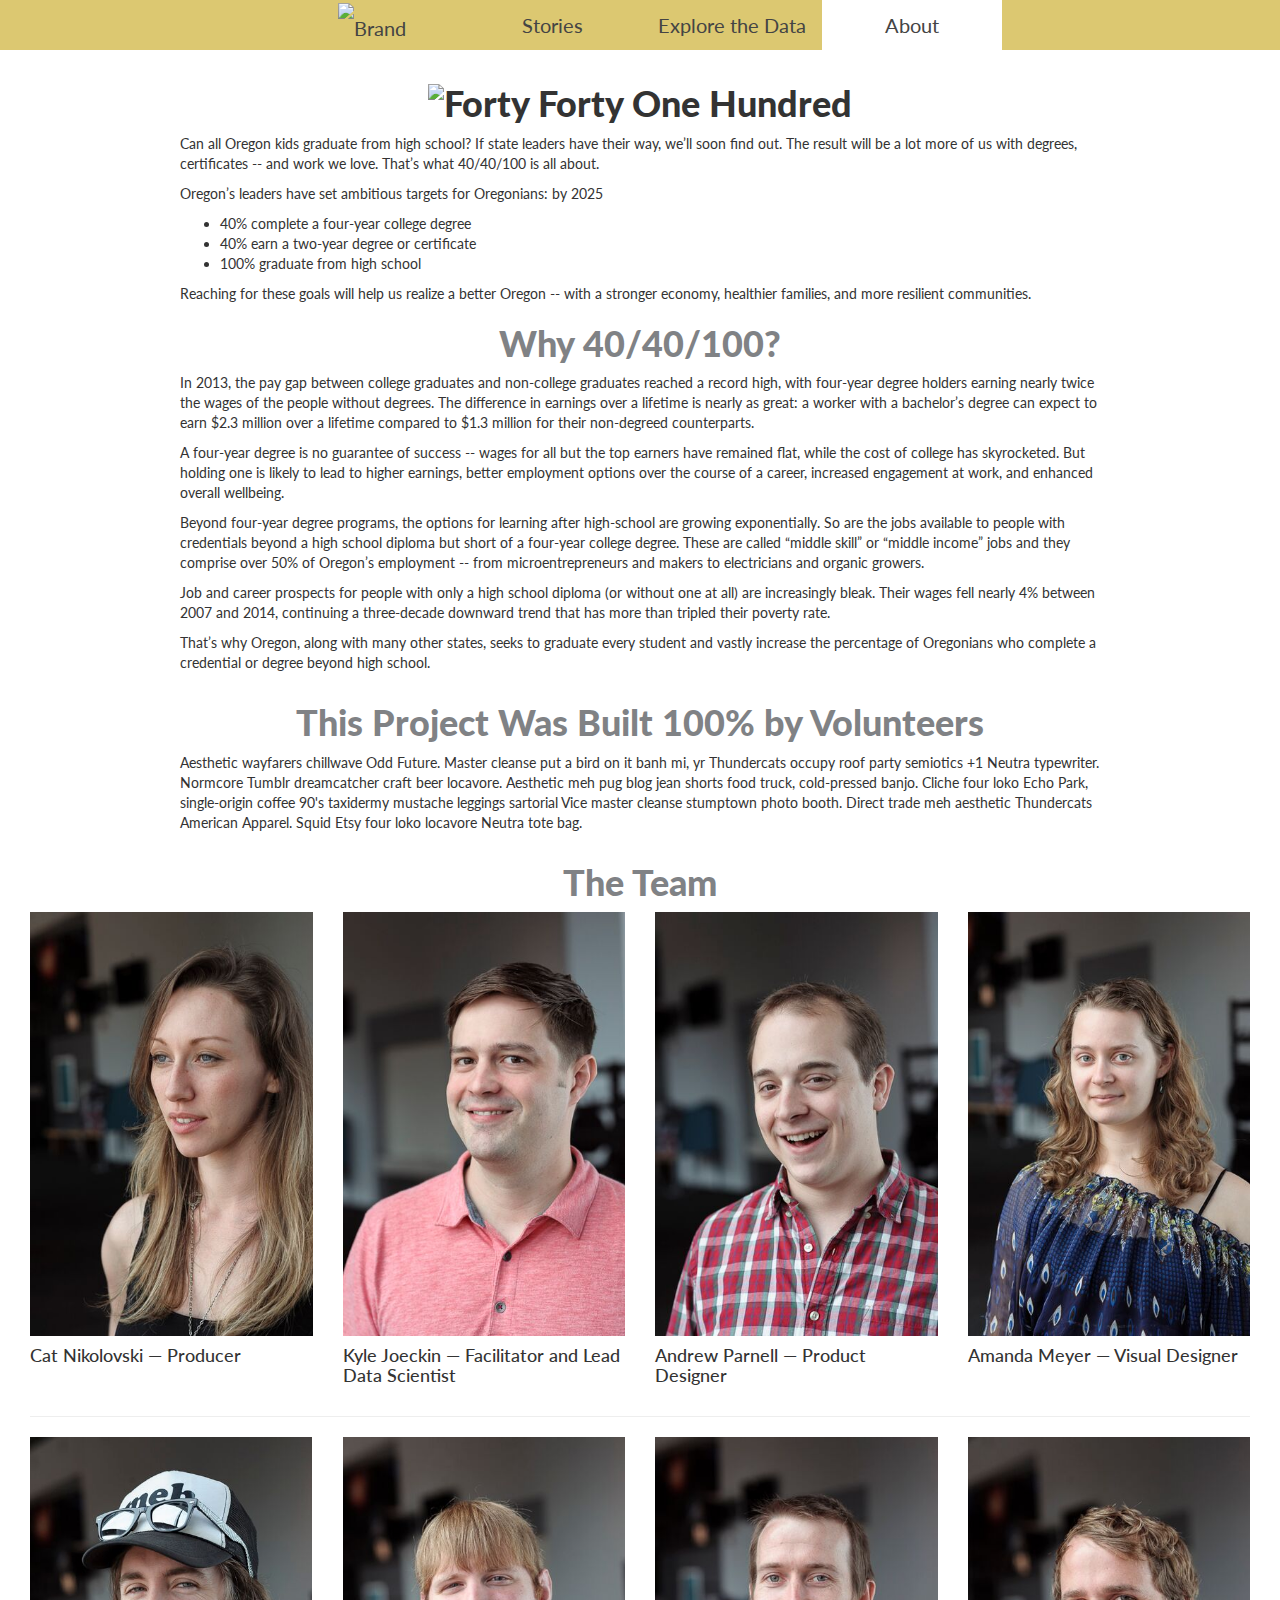
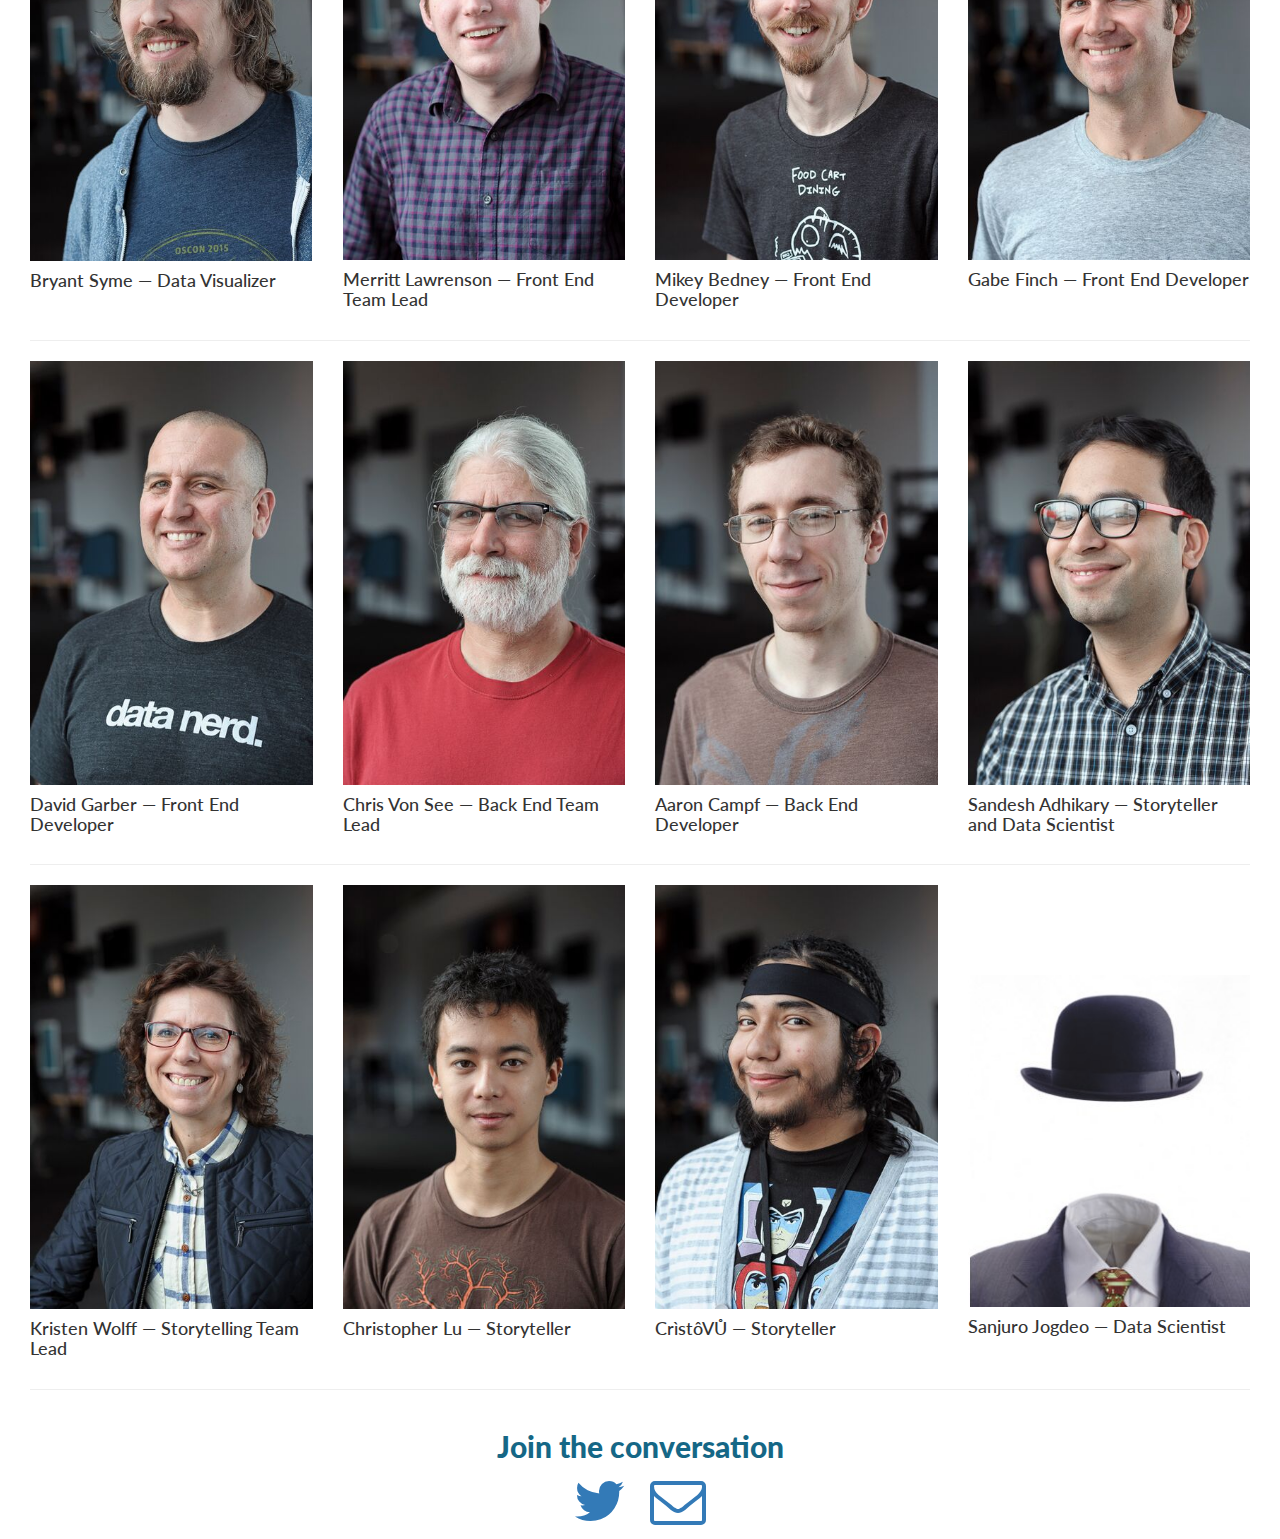
==== about/index.html @ 14ebe3fc "Changed html file paths and updated hrefs/srcs" ====
<!DOCTYPE html>
<html>
  <head>
    <meta charset="utf-8">
    <title>40-40-100</title>
    <meta name="viewport" content="width=device-width,initial-scale=1.0">
    <link rel="stylesheet" href="../css/bootstrap.min.css">
    <link rel="stylesheet" href="../css/app.css">
    <link rel="stylesheet" href="https://maxcdn.bootstrapcdn.com/font-awesome/4.4.0/css/font-awesome.min.css">
  </head>
  <body>
    <div class="nav">
      <ul>
        <li class="brand">
          <a href="../">
            <img class="brand" src="../img/100_logo_tosize.png" alt="Brand">
          </a>
        </li>
        <li class="menu-item"><a href="../stories/">Stories</a></li>
        <li class="menu-item"><a href="../explore/">Explore the Data</a></li>
        <li class="menu-item"><a href="../about/" class="active">About</a></li>
      </ul>
    </div>
    <!-- header 40 40 100 -->
    <div class="container">
      <h1 class="text-center">
        <img class="header-logo" src="../img/40_40_100_logo.png" alt="Forty Forty One Hundred" />
      </h1>
      <div class="col-sm-10 col-sm-offset-1">
        <p>
          Can all Oregon kids graduate from high school? If state leaders have their way, we’ll soon  find out. The result will be a lot more of us with degrees, certificates -- and work we love. That’s what 40/40/100 is all about.
        </p>
        <p>
          Oregon’s leaders have set ambitious targets for Oregonians: by 2025
        </p>
        <ul>
          <li>
            40% complete a four-year college degree
          </li>
          <li>
            40% earn a two-year degree or certificate
          </li>
          <li>
            100% graduate from high school
          </li>
        </ul>
        <p>
          Reaching for these goals will help us realize a better Oregon -- with a stronger economy, healthier families, and more resilient communities.
        </p>
        <h1 class="text-center grayfont">
          Why 40/40/100?
        </h1>
        <p>
          In 2013, the pay gap between college graduates and non-college graduates reached a record high, with four-year degree holders earning nearly twice the wages of the people without degrees. The difference in earnings over a lifetime is nearly as great: a worker with a bachelor’s degree can expect to earn $2.3 million over a lifetime compared to $1.3 million for their non-degreed counterparts.
        </p>
        <p>
          A four-year degree is no guarantee of success -- wages for all but the top earners have remained flat, while the cost of college has skyrocketed. But holding one is likely to lead to higher earnings, better employment options over the course of a career, increased engagement at work, and enhanced overall wellbeing.
        </p>
        <p>
          Beyond four-year degree programs, the options for learning after high-school are growing exponentially. So are the jobs available to people with credentials beyond a high school diploma but short of a four-year college degree. These are called “middle skill” or “middle income” jobs and they comprise over 50% of Oregon’s employment -- from microentrepreneurs and makers to electricians and organic growers.
        </p>
        <p>
          Job and career prospects for people with only a high school diploma (or without one at all) are increasingly bleak. Their wages fell nearly 4% between 2007 and 2014, continuing a three-decade downward trend that has more than tripled their poverty rate.
        </p>
        <p>
          That’s why Oregon, along with many other states, seeks to graduate every student and vastly increase the percentage of Oregonians who complete a credential or degree beyond high school.
        </p>
      </div>
    </div>
    <!-- volunteers -->
    <div class="container">
      <h1 class="text-center grayfont">This Project Was Built 100% by Volunteers</h1>
      <p class="col-sm-10 col-sm-offset-1">
        Aesthetic wayfarers chillwave Odd Future. Master cleanse put a bird on it banh mi, yr Thundercats occupy roof party semiotics +1 Neutra typewriter. Normcore Tumblr dreamcatcher craft beer locavore. Aesthetic meh pug blog jean shorts food truck, cold-pressed banjo. Cliche four loko Echo Park, single-origin coffee 90's taxidermy mustache leggings sartorial Vice master cleanse stumptown photo booth. Direct trade meh aesthetic Thundercats American Apparel. Squid Etsy four loko locavore Neutra tote bag.
      </p>
    </div>
    <div class="container-fluid">
  	  <h1 class="text-center grayfont">The Team</h1>
		  <div class="container-fluid">
			  <div class="row">
			  	<div class="col-md-3">
			      <img class="img-responsive" src="../img/team/catnikolovski.jpeg" alt="Catherine Nikolovski" />
			      <h4>Cat Nikolovski &mdash; Producer</h4>
			    </div>
			    <div class="col-md-3">
			      <img class="img-responsive" src="../img/team/kylejoeckin.jpeg" alt="Kyle Joeckin" />
			      <h4>Kyle Joeckin &mdash; Facilitator and Lead Data Scientist</h4>
			    </div>
			  	<div class="col-md-3">
			      <img class="img-responsive" src="../img/team/andrewparnell.jpeg" alt="Andrew Parnell" />
			      <h4>Andrew Parnell &mdash; Product Designer</h4>
			    </div>
			    <div class="col-md-3">
			      <img class="img-responsive" src="../img/team/amandameyer.jpeg" alt="Amanda Meyer" />
			      <h4>Amanda Meyer &mdash; Visual Designer</h4>
			    </div>
		    </div>
        <hr>
			  <div class="row">
			    <div class="col-md-3">
			      <img class="img-responsive" src="../img/team/bryantsyme.jpeg" alt="Bryant Syme" />
			      <h4>Bryant Syme &mdash; Data Visualizer</h4>
			    </div>
			  	<div class="col-md-3">
			      <img class="img-responsive" src="../img/team/merrittlawrenson.jpeg" alt="Merritt Lawrenson" />
			      <h4>Merritt Lawrenson &mdash; Front End Team Lead</h4>
			    </div>
			    <div class="col-md-3">
			      <img class="img-responsive" src="../img/team/mikeybedney.jpeg" alt="Mikey Bedney" />
			      <h4>Mikey Bedney &mdash; Front End Developer</h4>
			    </div>
			    <div class="col-md-3">
			      <img class="img-responsive" src="../img/team/gabefinch.jpeg" alt="Gabe Finch" />
			      <h4>Gabe Finch &mdash; Front End Developer</h4>
		      </div>
		    </div>
        <hr>
			  <div class="row">
			    <div class="col-md-3">
			      <img class="img-responsive" src="../img/team/davidgarber.jpeg" alt="David Garber" />
			      <h4>David Garber &mdash; Front End Developer</h4>
			    </div>
			  	<div class="col-md-3">
			      <img class="img-responsive" src="../img/team/chrisvonsee.jpeg" alt="Chris Von See" />
			      <h4>Chris Von See &mdash; Back End Team Lead</h4>
			    </div>
			    <div class="col-md-3">
			      <img class="img-responsive" src="../img/team/aaroncampf.jpeg" alt="Aaron Campf" />
			      <h4>Aaron Campf &mdash; Back End Developer</h4>
			    </div>
			  	<div class="col-md-3">
			      <img class="img-responsive" src="../img/team/sandeshadhikary.jpeg" alt="Sandesh Adhikary" />
			      <h4>Sandesh Adhikary &mdash; Storyteller and Data Scientist</h4>
			    </div>
		    </div>
        <hr>
			  <div class="row">
			  	<div class="col-md-3">
			      <img class="img-responsive" src="../img/team/kristenwolff.jpeg" alt="Kristen Wolff" />
			      <h4>Kristen Wolff &mdash; Storytelling Team Lead</h4>
			    </div>
			    <div class="col-md-3">
			      <img class="img-responsive" src="../img/team/christopherlu.jpeg" alt="Christopher Lu" />
			      <h4>Christopher Lu &mdash; Storyteller</h4>
			    </div>
			    <div class="col-md-3">
			      <img class="img-responsive" src="../img/team/christovu.jpeg" alt="Christovu" />
			      <h4>Cr&igrave;st&ocirc;V&#366; &mdash; Storyteller</h4>
			    </div>
			    <div class="col-md-3">
			      <img class="img-responsive" style="margin-top: 90px" src="../img/team/invisible-man.jpg" alt="Invisible man" />
			      <h4>Sanjuro Jogdeo &mdash; Data Scientist</h4>
			    </div>
		    </div>
        <hr>
      </div>
    </div>
    <div class="footer">
      <center>
        <h2>Join the conversation</h2>
        <p>
          <div class="socialbuttons"><p>
          <a href="https://twitter.com/HackOregon"><i class="fa fa-twitter fa-4x"></i></a> &nbsp;&nbsp;&nbsp;&nbsp;
          <a href="mailto:catherine@hackoregon.org"><i class="fa fa-envelope-o fa-4x"></i></a></p>
          </div>
      </center>
    </div>
  </body>
</html>
---- css/app.css ----
@import url(https://fonts.googleapis.com/css?family=Lato:400,900italic);

body {
  font-family: 'Lato', sans-serif;
}
h1,h2,h3{
  font-weight: 900;
}
.grayfont {
  color: #808285;
}
.bluefont {
  color: #156786;
}
.greenfont {
  color: #5cbc87;
}
h2.storyfontcolor {
  color: #156786;
}
.footer {
  font-family: 'Lato', sans-serif;
  color: #156786;
}
.nav ul {
  list-style: none;
  background-color: #dcc871;
  text-align: center;
  padding: 0;
}
.nav img.brand {

}
.nav li {
  font-size: 16px;
  line-height: 50px;
  height: 50px;
	text-align: center;
  border-bottom: 1px solid #fff;
}
.nav a {
  text-decoration: none;
  color: #444;
  display: block;
  transition: .3s background-color;
}
.nav a:hover {
  background-color: #F1E9C6;
}
.nav a.active {
  background-color: #dcc871;
  color: #444;
  cursor: default;
}
.nav li.menu-item{
  display:none;
}
@media screen and (min-width: 515px) {
  .nav li {
		font-size: 16px;
    width: 130px;
    border-bottom: none;
    height: 50px;
    line-height: 50px;
    display: inline-block;
    margin-right: -4px;
  }
  .nav li.menu-item{
    display: inline-block;
  }
	.nav a.active {
	  background-color: #fff;
	  color: #444;
	  cursor: default;
	}
}
@media screen and (min-width: 720px) {
  .nav li {
		font-size: 20px;
    width: 180px;
  }
}
/*fit header logo to screen size < 495*/
img.header-logo{
  width: auto;
  height: auto;
}
@media screen and (max-width: 495px) {
  img.header-logo{
    width: 100%;
    height: 100%;
  }
}
/* Following styles are for the time distribution graphs */
.axis path,
.axis line {
    fill: none;
    stroke: #000;
    shape-rendering: crispEdges;
}

.bar {
    fill: steelblue;
}

.x.axis path {
    display: none;
}

g.g > rect {
    transition: .3s ease-in-out;
}

.shrink > rect {
    height: 0;
    y: 249;
}

.wrapper {

  margin: auto 0;
  float: none;
}
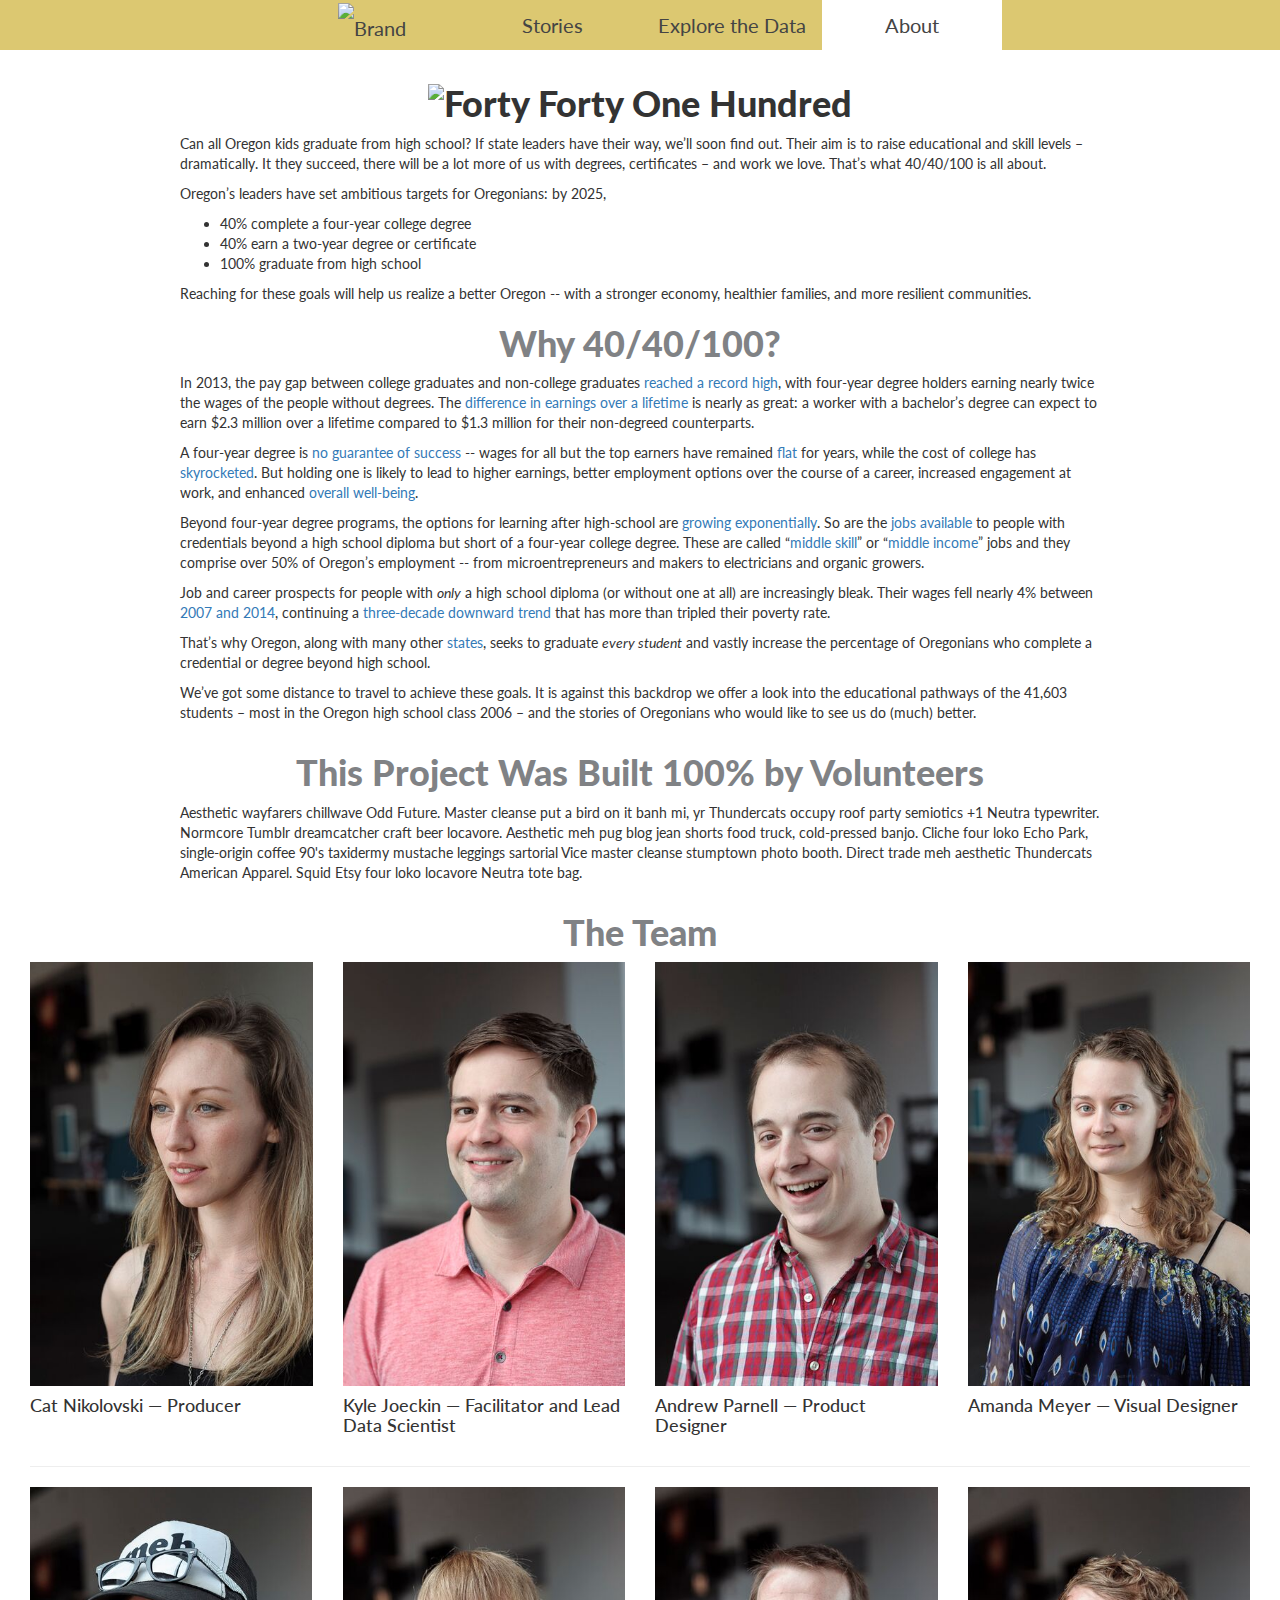
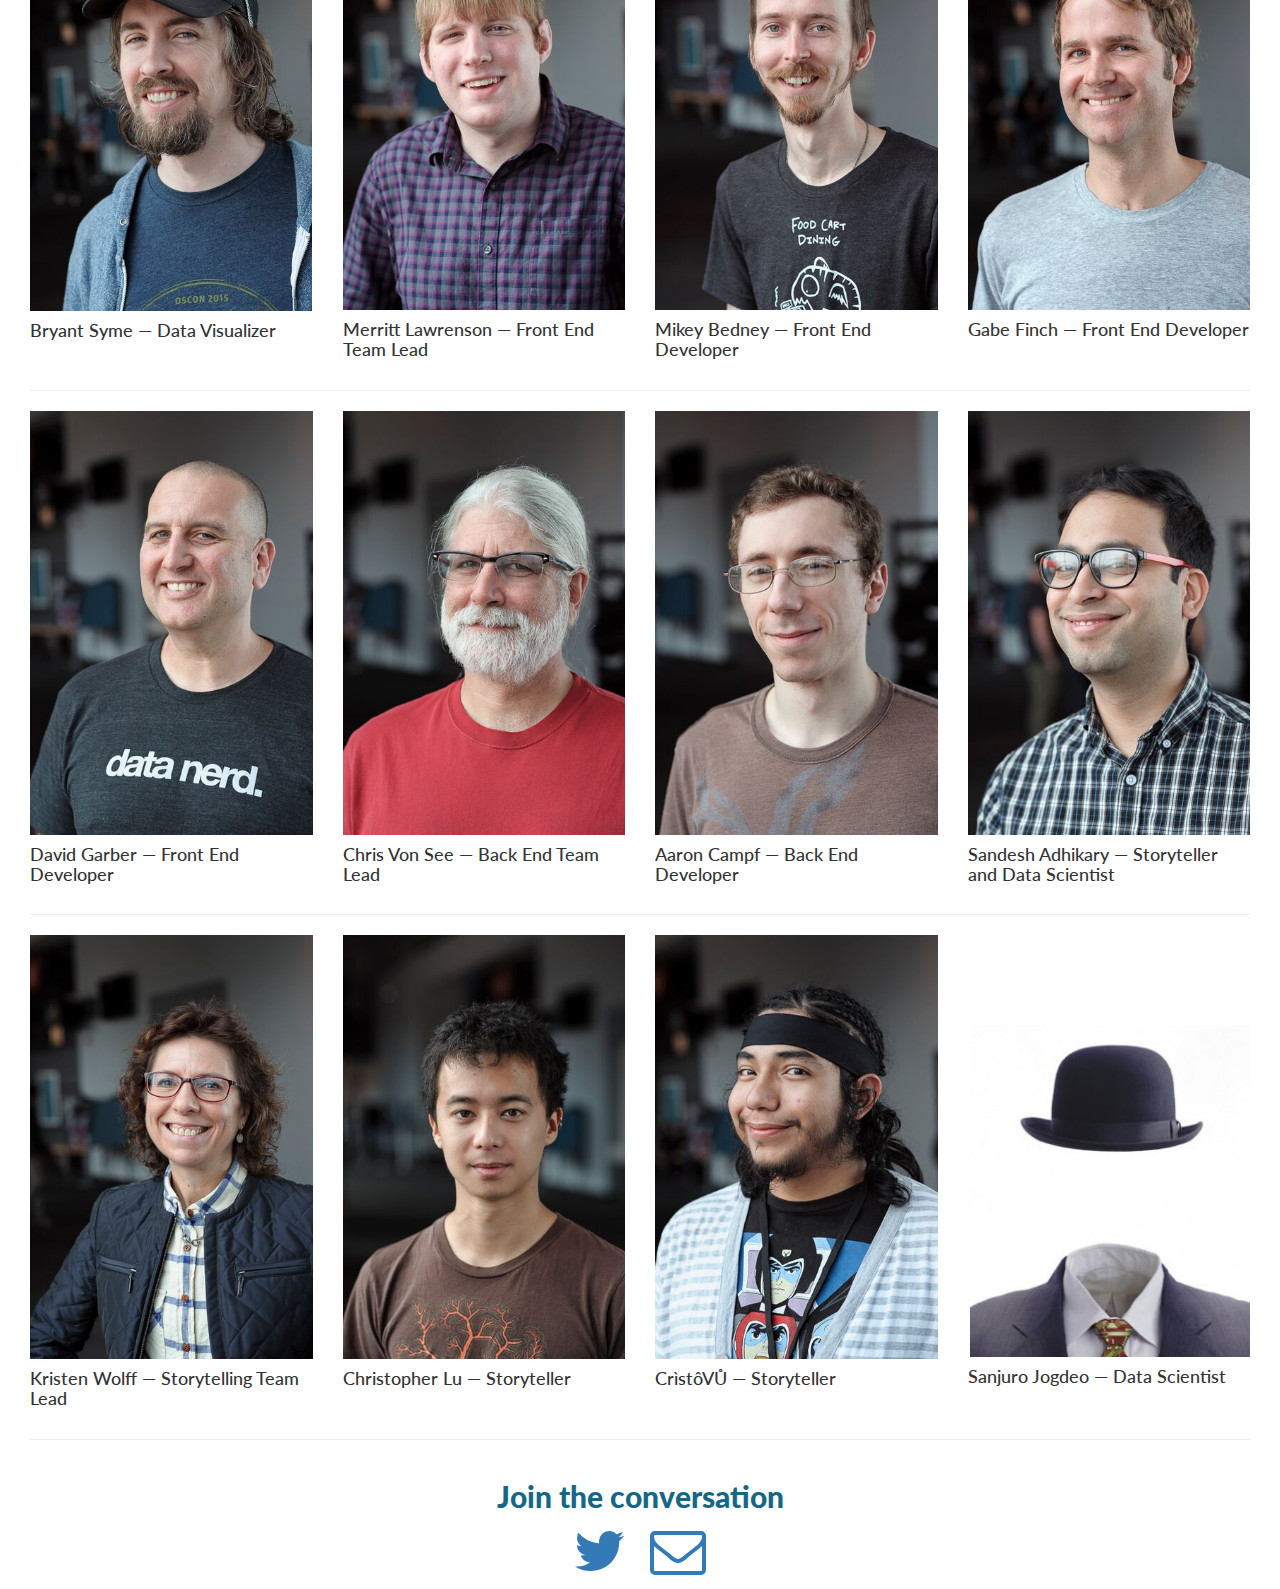
==== commit ceb4fae7: "updated front page and about with final copy from storytelling team" ====
--- a/about/index.html
+++ b/about/index.html
@@ -28,10 +28,10 @@
       </h1>
       <div class="col-sm-10 col-sm-offset-1">
         <p>
-          Can all Oregon kids graduate from high school? If state leaders have their way, we’ll soon  find out. The result will be a lot more of us with degrees, certificates -- and work we love. That’s what 40/40/100 is all about.
+          Can all Oregon kids graduate from high school? If state leaders have their way, we’ll soon find out. Their aim is to raise educational and skill levels – dramatically. It they succeed, there will be a lot more of us with degrees, certificates – and work we love. That’s what 40/40/100 is all about.
         </p>
         <p>
-          Oregon’s leaders have set ambitious targets for Oregonians: by 2025
+          Oregon’s leaders have set ambitious targets for Oregonians: by 2025,
         </p>
         <ul>
           <li>
@@ -51,19 +51,22 @@
           Why 40/40/100?
         </h1>
         <p>
-          In 2013, the pay gap between college graduates and non-college graduates reached a record high, with four-year degree holders earning nearly twice the wages of the people without degrees. The difference in earnings over a lifetime is nearly as great: a worker with a bachelor’s degree can expect to earn $2.3 million over a lifetime compared to $1.3 million for their non-degreed counterparts.
+          In 2013, the pay gap between college graduates and non-college graduates <a href="http://www.nytimes.com/2014/05/27/upshot/is-college-worth-it-clearly-new-data-say.html?_r=0">reached a record high</a>, with four-year degree holders earning nearly twice the wages of the people without degrees. The <a href="https://cew.georgetown.edu/report/the-college-payoff/">difference in earnings over a lifetime</a> is nearly as great: a worker with a bachelor’s degree can expect to earn $2.3 million over a lifetime compared to $1.3 million for their non-degreed counterparts.
         </p>
         <p>
-          A four-year degree is no guarantee of success -- wages for all but the top earners have remained flat, while the cost of college has skyrocketed. But holding one is likely to lead to higher earnings, better employment options over the course of a career, increased engagement at work, and enhanced overall wellbeing.
+          A four-year degree is <a href="http://www.newyorker.com/magazine/2015/09/07/college-calculus">no guarantee of success</a> -- wages for all but the top earners have remained <a href="http://www.pewresearch.org/fact-tank/2014/10/09/for-most-workers-real-wages-have-barely-budged-for-decades/">flat</a> for years, while the cost of college has <a href="http://www.npr.org/2014/03/18/290868013/how-the-cost-of-college-went-from-affordable-to-sky-high">skyrocketed</a>. But holding one is likely to lead to higher earnings, better employment options over the course of a career, increased engagement at work, and enhanced <a href="https://www.luminafoundation.org/files/resources/galluppurdueindex-report-2014.pdf">overall well-being</a>.
         </p>
         <p>
-          Beyond four-year degree programs, the options for learning after high-school are growing exponentially. So are the jobs available to people with credentials beyond a high school diploma but short of a four-year college degree. These are called “middle skill” or “middle income” jobs and they comprise over 50% of Oregon’s employment -- from microentrepreneurs and makers to electricians and organic growers.
+          Beyond four-year degree programs, the options for learning after high-school are <a href="https://www.newamerica.org/downloads/20141013_BeyondTheSkillsGap.pdf">growing exponentially</a>. So are the <a href="http://www.usatoday.com/story/news/nation/2014/09/30/job-economy-middle-skill-growth-wage-blue-collar/14797413/">jobs available</a> to people with credentials beyond a high school diploma but short of a four-year college degree. These are called “<a href="http://www.nationalskillscoalition.org/state-policy/fact-sheets">middle skill</a>” or “<a href="http://www.valueofjobs.com/middle_income_2015/index.html">middle income</a>” jobs and they comprise over 50% of Oregon’s employment -- from microentrepreneurs and makers to electricians and organic growers.
         </p>
         <p>
-          Job and career prospects for people with only a high school diploma (or without one at all) are increasingly bleak. Their wages fell nearly 4% between 2007 and 2014, continuing a three-decade downward trend that has more than tripled their poverty rate.
+          Job and career prospects for people with <i>only</i> a high school diploma (or without one at all) are increasingly bleak. Their wages fell nearly 4% between <a href="http://www.epi.org/publication/stagnant-wages-in-2014/">2007 and 2014</a>, continuing a <a href="http://www.pewsocialtrends.org/2014/02/11/the-rising-cost-of-not-going-to-college/">three-decade downward trend</a> that has more than tripled their poverty rate.
         </p>
         <p>
-          That’s why Oregon, along with many other states, seeks to graduate every student and vastly increase the percentage of Oregonians who complete a credential or degree beyond high school.
+          That’s why Oregon, along with many other <a href="http://strategylabs.luminafoundation.org/wp-content/uploads/2013/10/State-Attainment-Goals.pdf">states</a>, seeks to graduate <i>every student</i> and vastly increase the percentage of Oregonians who complete a credential or degree beyond high school.
+        </p>
+        <p>
+          We’ve got some distance to travel to achieve these goals. It is against this backdrop we offer a look into the educational pathways of the 41,603 students – most in the Oregon high school class 2006 – and the stories of Oregonians who would like to see us do (much) better.
         </p>
       </div>
     </div>
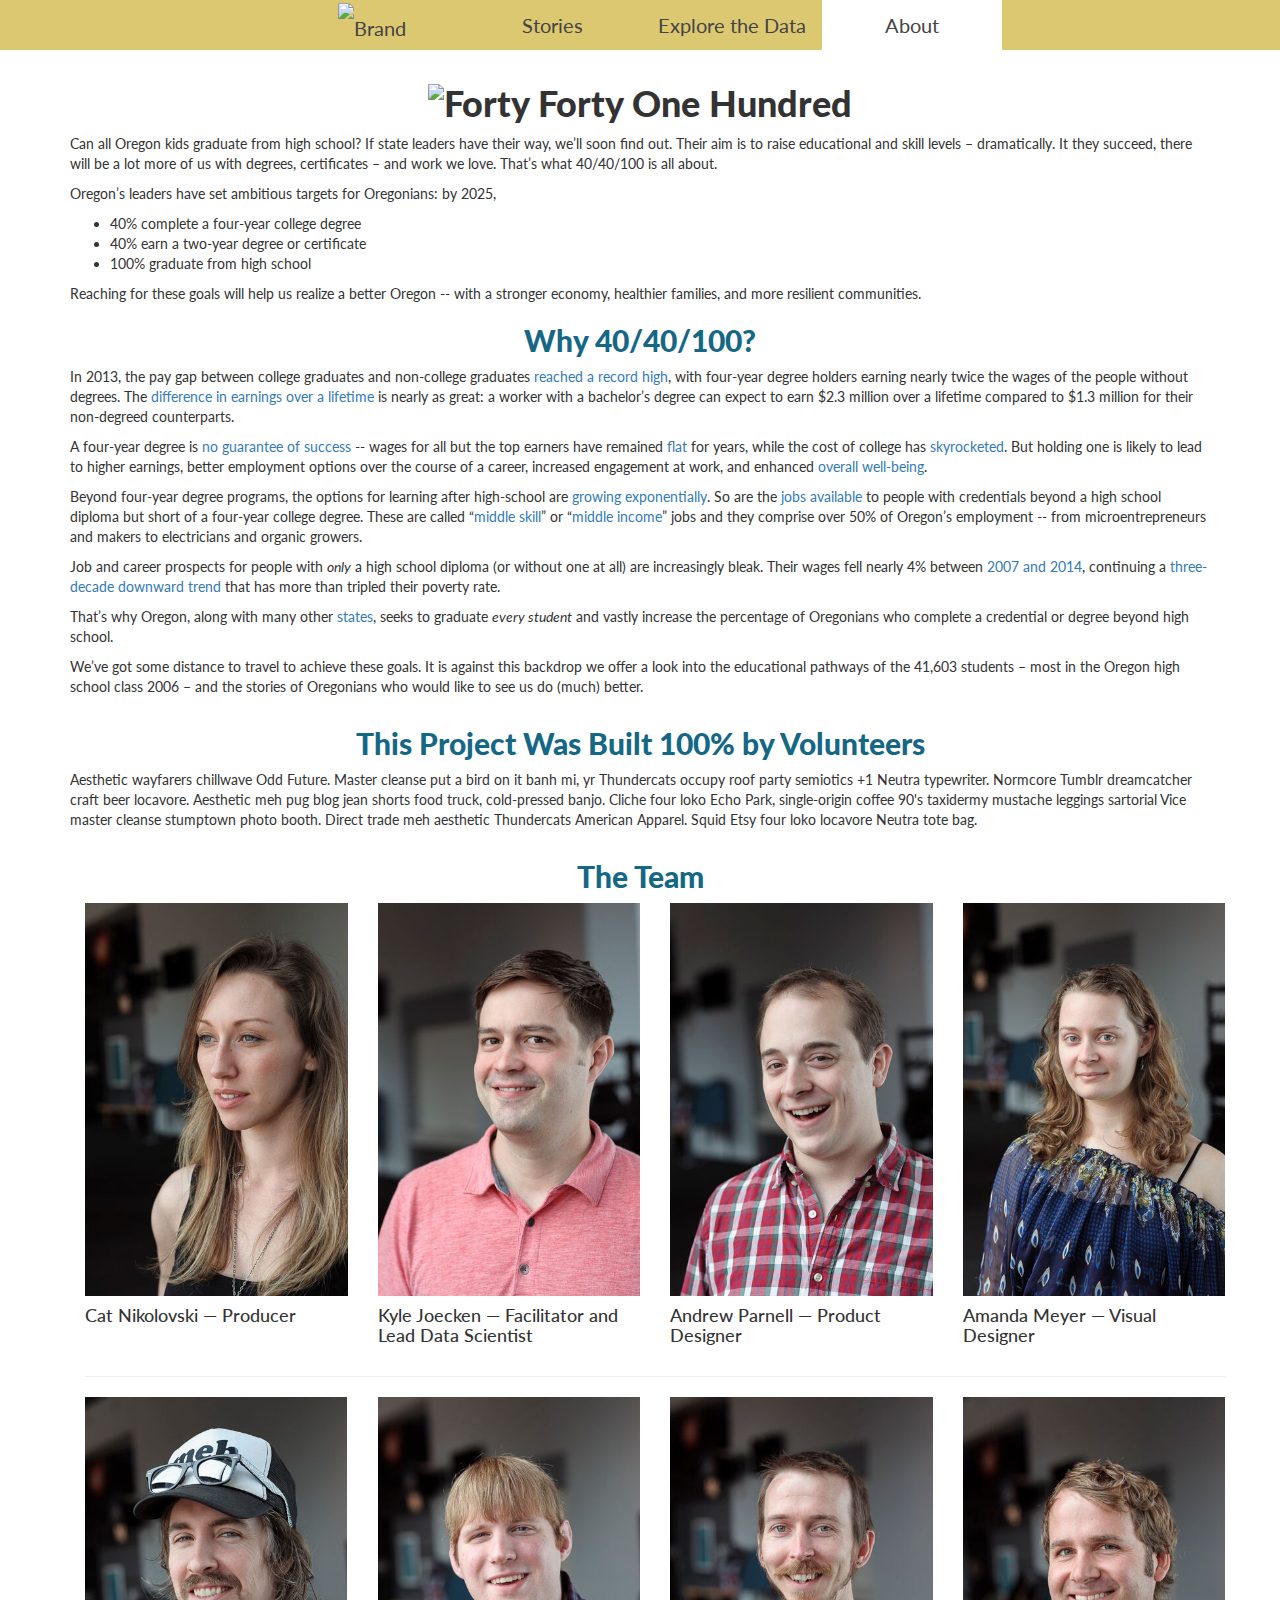
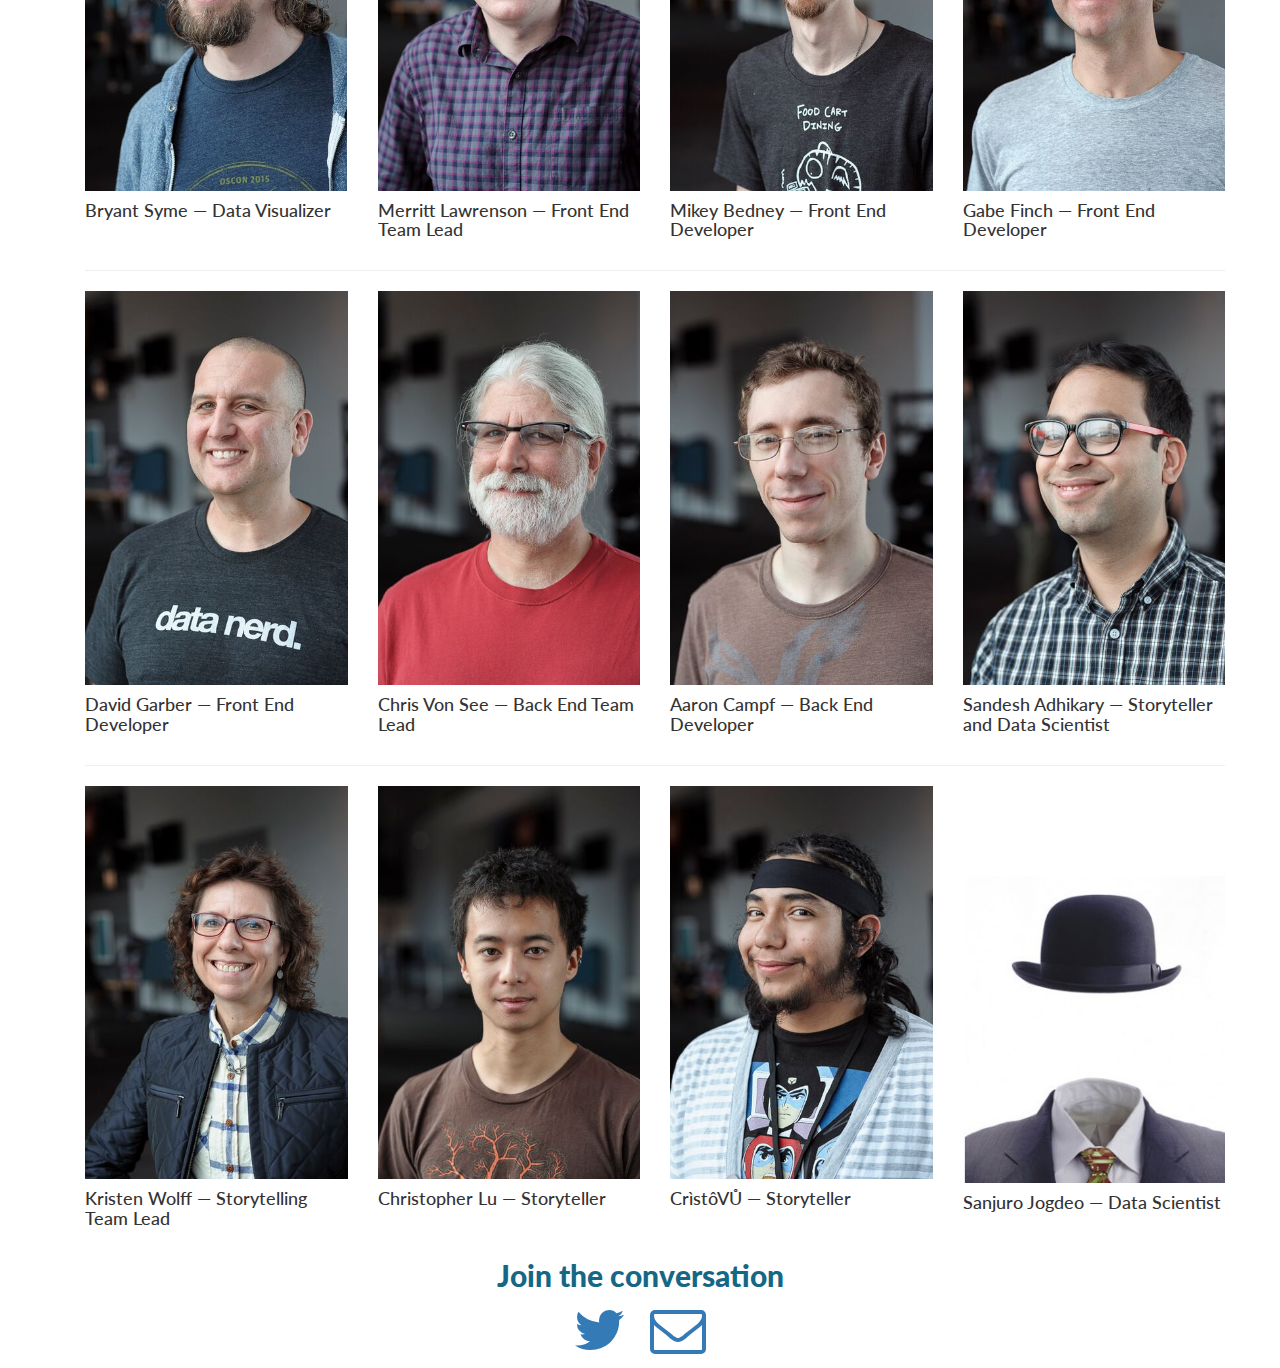
==== commit 81cfe181: "width changes and text colors" ====
--- a/about/index.html
+++ b/about/index.html
@@ -1,12 +1,16 @@
- <!DOCTYPE html>
-<html>
+<!DOCTYPE html>
+<html lang="en">
   <head>
     <meta charset="utf-8">
+    <meta http-equiv="X-UA-Compatible" content="IE=edge">
     <title>40-40-100</title>
+    <meta name="description" content="">
     <meta name="viewport" content="width=device-width,initial-scale=1.0">
+    <link rel="apple-touch-icon" href="../apple-touch-icon.png">
+    <link rel="icon" href="../favicon.ico" type="image/x-icon">
     <link rel="stylesheet" href="../css/bootstrap.min.css">
+    <link rel="stylesheet" href="https://maxcdn.bootstrapcdn.com/font-awesome/4.4.0/css/font-awesome.min.css">
     <link rel="stylesheet" href="../css/app.css">
-    <link rel="stylesheet" href="https://maxcdn.bootstrapcdn.com/font-awesome/4.4.0/css/font-awesome.min.css">
   </head>
   <body>
     <div class="nav">
@@ -26,7 +30,7 @@
       <h1 class="text-center">
         <img class="header-logo" src="../img/40_40_100_logo.png" alt="Forty Forty One Hundred" />
       </h1>
-      <div class="col-sm-10 col-sm-offset-1">
+      <div>
         <p>
           Can all Oregon kids graduate from high school? If state leaders have their way, we’ll soon find out. Their aim is to raise educational and skill levels – dramatically. It they succeed, there will be a lot more of us with degrees, certificates – and work we love. That’s what 40/40/100 is all about.
         </p>
@@ -47,9 +51,9 @@
         <p>
           Reaching for these goals will help us realize a better Oregon -- with a stronger economy, healthier families, and more resilient communities.
         </p>
-        <h1 class="text-center grayfont">
+        <h2 class="text-center bluefont">
           Why 40/40/100?
-        </h1>
+        </h2>
         <p>
           In 2013, the pay gap between college graduates and non-college graduates <a href="http://www.nytimes.com/2014/05/27/upshot/is-college-worth-it-clearly-new-data-say.html?_r=0">reached a record high</a>, with four-year degree holders earning nearly twice the wages of the people without degrees. The <a href="https://cew.georgetown.edu/report/the-college-payoff/">difference in earnings over a lifetime</a> is nearly as great: a worker with a bachelor’s degree can expect to earn $2.3 million over a lifetime compared to $1.3 million for their non-degreed counterparts.
         </p>
@@ -72,90 +76,101 @@
     </div>
     <!-- volunteers -->
     <div class="container">
-      <h1 class="text-center grayfont">This Project Was Built 100% by Volunteers</h1>
-      <p class="col-sm-10 col-sm-offset-1">
+      <h2 class="text-center bluefont">This Project Was Built 100% by Volunteers</h2>
+      <p>
         Aesthetic wayfarers chillwave Odd Future. Master cleanse put a bird on it banh mi, yr Thundercats occupy roof party semiotics +1 Neutra typewriter. Normcore Tumblr dreamcatcher craft beer locavore. Aesthetic meh pug blog jean shorts food truck, cold-pressed banjo. Cliche four loko Echo Park, single-origin coffee 90's taxidermy mustache leggings sartorial Vice master cleanse stumptown photo booth. Direct trade meh aesthetic Thundercats American Apparel. Squid Etsy four loko locavore Neutra tote bag.
       </p>
     </div>
-    <div class="container-fluid">
-  	  <h1 class="text-center grayfont">The Team</h1>
-		  <div class="container-fluid">
+    <div class="container">
+  	  <h2 class="text-center bluefont">The Team</h2>
+		  <div class="container">
 			  <div class="row">
-			  	<div class="col-md-3">
+			  	<div class="col-sm-3">
 			      <img class="img-responsive" src="../img/team/catnikolovski.jpeg" alt="Catherine Nikolovski" />
 			      <h4>Cat Nikolovski &mdash; Producer</h4>
 			    </div>
-			    <div class="col-md-3">
+			    <hr class="visible-xs-block">
+			    <div class="col-sm-3">
 			      <img class="img-responsive" src="../img/team/kylejoeckin.jpeg" alt="Kyle Joeckin" />
-			      <h4>Kyle Joeckin &mdash; Facilitator and Lead Data Scientist</h4>
+			      <h4>Kyle Joecken &mdash; Facilitator and Lead Data Scientist</h4>
 			    </div>
-			  	<div class="col-md-3">
+			    <hr class="visible-xs-block">
+			  	<div class="col-sm-3">
 			      <img class="img-responsive" src="../img/team/andrewparnell.jpeg" alt="Andrew Parnell" />
 			      <h4>Andrew Parnell &mdash; Product Designer</h4>
 			    </div>
-			    <div class="col-md-3">
+			    <hr class="visible-xs-block">
+			    <div class="col-sm-3">
 			      <img class="img-responsive" src="../img/team/amandameyer.jpeg" alt="Amanda Meyer" />
 			      <h4>Amanda Meyer &mdash; Visual Designer</h4>
 			    </div>
 		    </div>
         <hr>
 			  <div class="row">
-			    <div class="col-md-3">
+			    <div class="col-sm-3">
 			      <img class="img-responsive" src="../img/team/bryantsyme.jpeg" alt="Bryant Syme" />
 			      <h4>Bryant Syme &mdash; Data Visualizer</h4>
 			    </div>
-			  	<div class="col-md-3">
+			    <hr class="visible-xs-block">
+			  	<div class="col-sm-3">
 			      <img class="img-responsive" src="../img/team/merrittlawrenson.jpeg" alt="Merritt Lawrenson" />
 			      <h4>Merritt Lawrenson &mdash; Front End Team Lead</h4>
 			    </div>
-			    <div class="col-md-3">
+			    <hr class="visible-xs-block">
+			    <div class="col-sm-3">
 			      <img class="img-responsive" src="../img/team/mikeybedney.jpeg" alt="Mikey Bedney" />
 			      <h4>Mikey Bedney &mdash; Front End Developer</h4>
 			    </div>
-			    <div class="col-md-3">
+			    <hr class="visible-xs-block">
+			    <div class="col-sm-3">
 			      <img class="img-responsive" src="../img/team/gabefinch.jpeg" alt="Gabe Finch" />
 			      <h4>Gabe Finch &mdash; Front End Developer</h4>
 		      </div>
 		    </div>
         <hr>
 			  <div class="row">
-			    <div class="col-md-3">
+			    <div class="col-sm-3">
 			      <img class="img-responsive" src="../img/team/davidgarber.jpeg" alt="David Garber" />
 			      <h4>David Garber &mdash; Front End Developer</h4>
 			    </div>
-			  	<div class="col-md-3">
+			    <hr class="visible-xs-block">
+			  	<div class="col-sm-3">
 			      <img class="img-responsive" src="../img/team/chrisvonsee.jpeg" alt="Chris Von See" />
 			      <h4>Chris Von See &mdash; Back End Team Lead</h4>
 			    </div>
-			    <div class="col-md-3">
+			    <hr class="visible-xs-block">
+			    <div class="col-sm-3">
 			      <img class="img-responsive" src="../img/team/aaroncampf.jpeg" alt="Aaron Campf" />
 			      <h4>Aaron Campf &mdash; Back End Developer</h4>
 			    </div>
-			  	<div class="col-md-3">
+			    <hr class="visible-xs-block">
+			  	<div class="col-sm-3">
 			      <img class="img-responsive" src="../img/team/sandeshadhikary.jpeg" alt="Sandesh Adhikary" />
 			      <h4>Sandesh Adhikary &mdash; Storyteller and Data Scientist</h4>
 			    </div>
 		    </div>
         <hr>
 			  <div class="row">
-			  	<div class="col-md-3">
+			  	<div class="col-sm-3">
 			      <img class="img-responsive" src="../img/team/kristenwolff.jpeg" alt="Kristen Wolff" />
 			      <h4>Kristen Wolff &mdash; Storytelling Team Lead</h4>
 			    </div>
-			    <div class="col-md-3">
+			    <hr class="visible-xs-block">
+			    <div class="col-sm-3">
 			      <img class="img-responsive" src="../img/team/christopherlu.jpeg" alt="Christopher Lu" />
 			      <h4>Christopher Lu &mdash; Storyteller</h4>
 			    </div>
-			    <div class="col-md-3">
+			    <hr class="visible-xs-block">
+			    <div class="col-sm-3">
 			      <img class="img-responsive" src="../img/team/christovu.jpeg" alt="Christovu" />
 			      <h4>Cr&igrave;st&ocirc;V&#366; &mdash; Storyteller</h4>
 			    </div>
-			    <div class="col-md-3">
+			    <hr class="visible-xs-block">
+			    <div class="col-sm-3">
 			      <img class="img-responsive" style="margin-top: 90px" src="../img/team/invisible-man.jpg" alt="Invisible man" />
 			      <h4>Sanjuro Jogdeo &mdash; Data Scientist</h4>
 			    </div>
 		    </div>
-        <hr>
       </div>
     </div>
     <div class="footer">
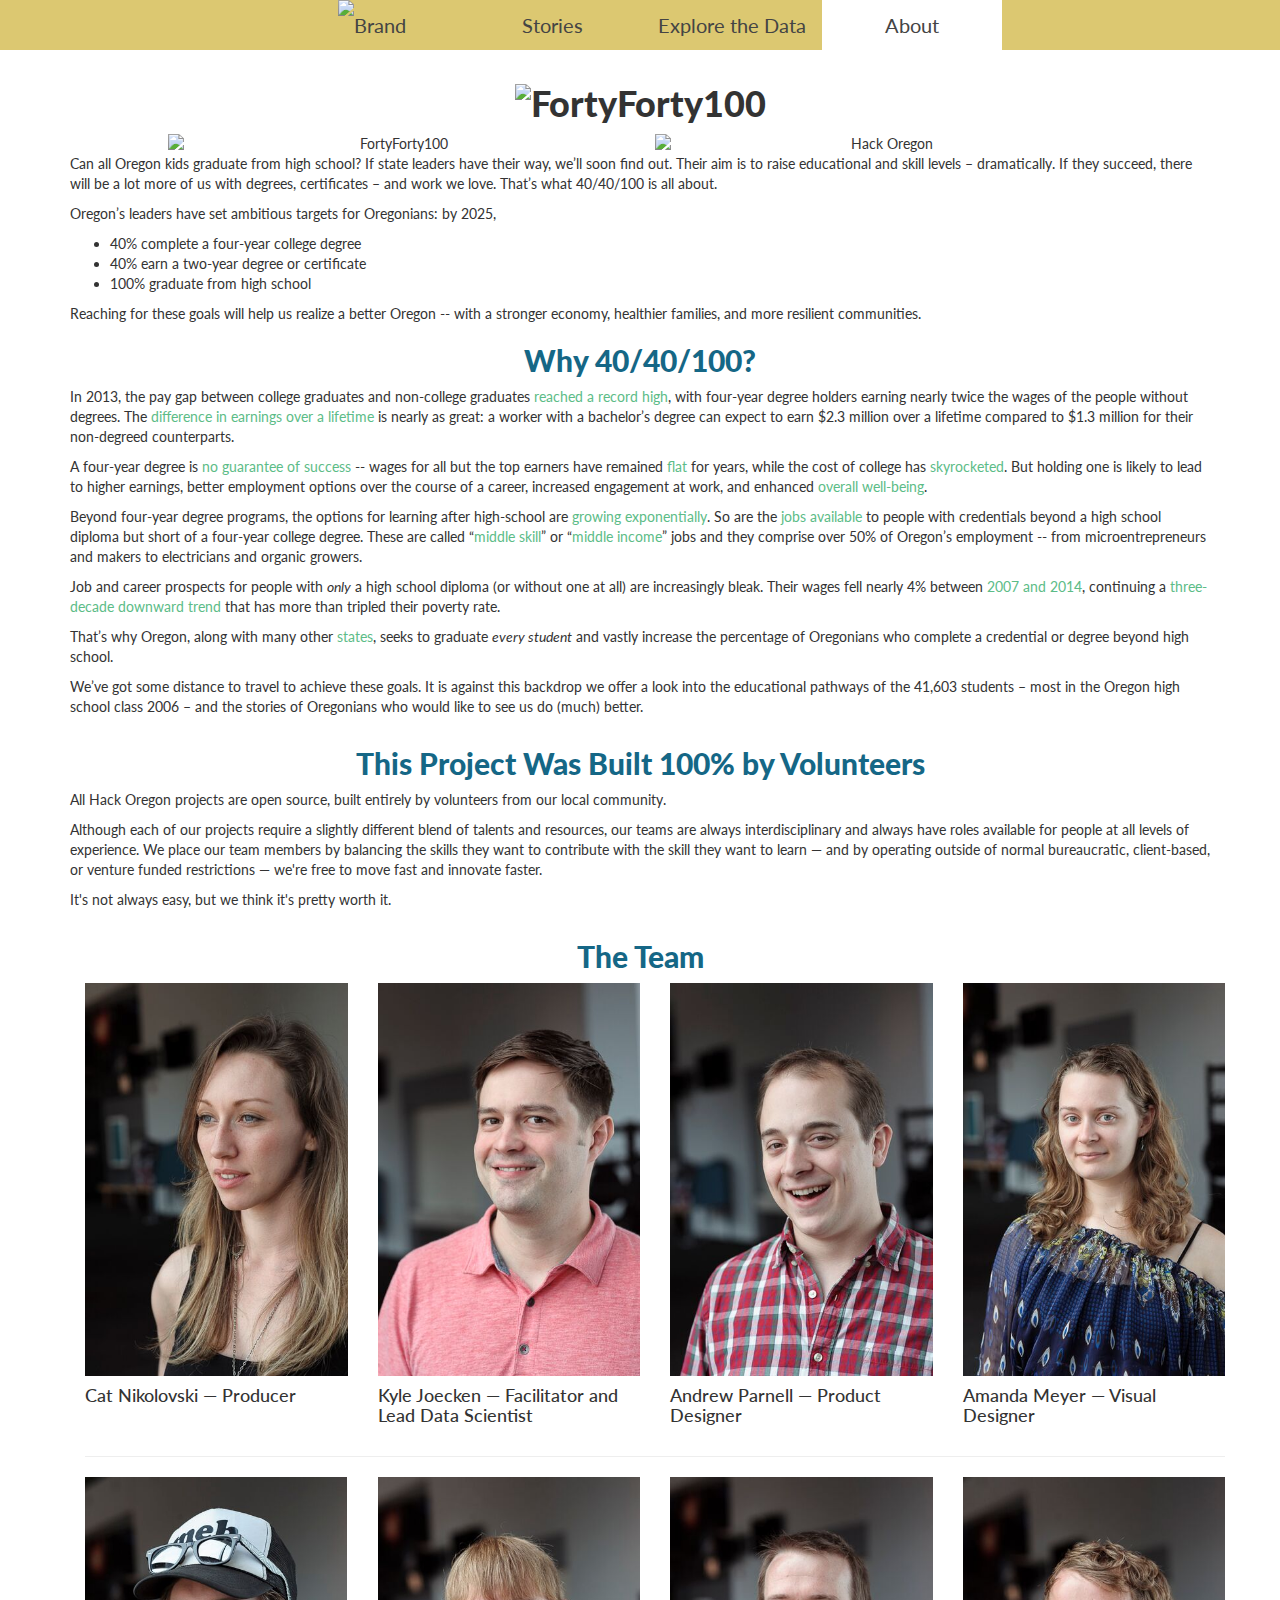
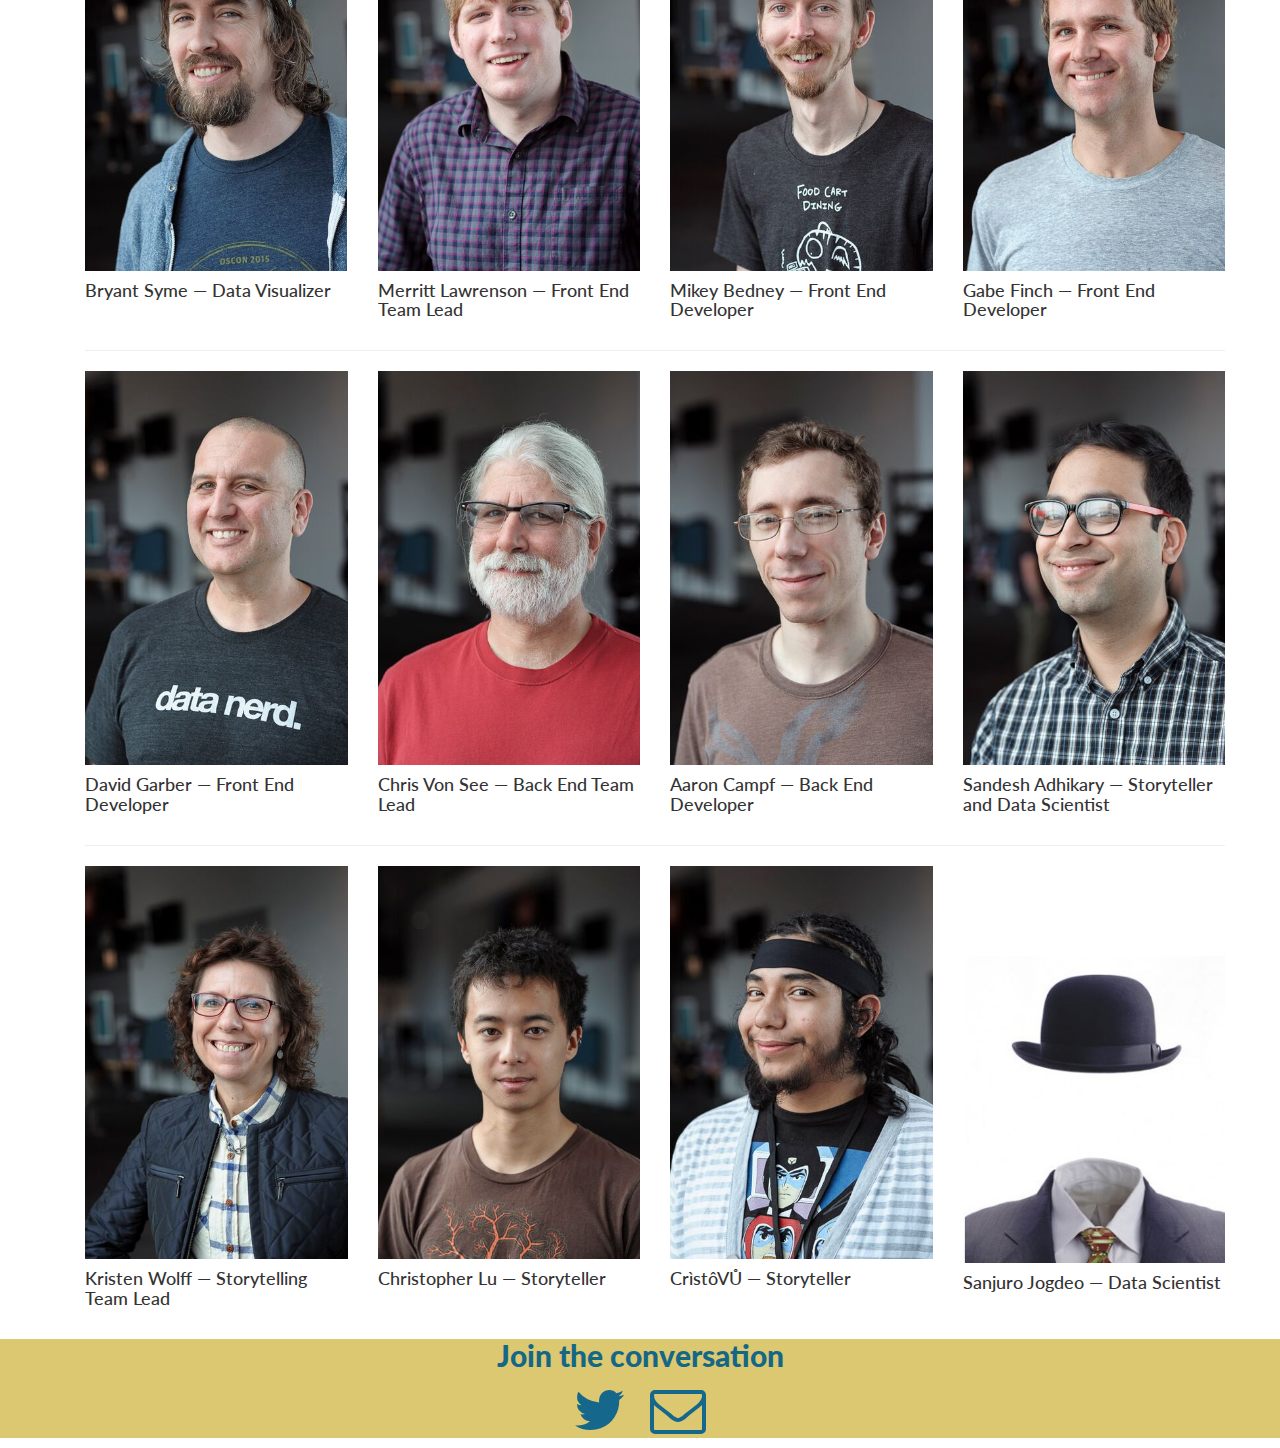
==== commit 9af1b21c: "tweaked about page copy and started adding hack oregon logo at top" ====
--- a/about/index.html
+++ b/about/index.html
@@ -3,8 +3,8 @@
   <head>
     <meta charset="utf-8">
     <meta http-equiv="X-UA-Compatible" content="IE=edge">
-    <title>40-40-100</title>
-    <meta name="description" content="">
+    <title>FortyForty100</title>
+    <meta name="description" content="Can all Oregon kids graduate from high school? If state leaders succeed, there will be a lot more of us with degrees, certificates – and work we love.">
     <meta name="viewport" content="width=device-width,initial-scale=1.0">
     <link rel="apple-touch-icon" href="../apple-touch-icon.png">
     <link rel="icon" href="../favicon.ico" type="image/x-icon">
@@ -28,11 +28,19 @@
     <!-- header 40 40 100 -->
     <div class="container">
       <h1 class="text-center">
-        <img class="header-logo" src="../img/40_40_100_logo.png" alt="Forty Forty One Hundred" />
+        <img class="header-logo" src="../img/40_40_100_logo.png" alt="FortyForty100" />
       </h1>
+      <div class="row text-center">
+        <div class="col-sm-5 col-sm-offset-1">
+          <img class="header-logo img-responsive" src="../img/40_40_100_logo.png" alt="FortyForty100" />
+        </div>
+        <div class="col-sm-5">
+          <img class="header-logo img-responsive" src="http://placehold.it/355x135" alt="Hack Oregon" />
+        </div>
+      </div>
       <div>
         <p>
-          Can all Oregon kids graduate from high school? If state leaders have their way, we’ll soon find out. Their aim is to raise educational and skill levels – dramatically. It they succeed, there will be a lot more of us with degrees, certificates – and work we love. That’s what 40/40/100 is all about.
+          Can all Oregon kids graduate from high school? If state leaders have their way, we’ll soon find out. Their aim is to raise educational and skill levels – dramatically. If they succeed, there will be a lot more of us with degrees, certificates – and work we love. That’s what 40/40/100 is all about.
         </p>
         <p>
           Oregon’s leaders have set ambitious targets for Oregonians: by 2025,
@@ -77,9 +85,9 @@
     <!-- volunteers -->
     <div class="container">
       <h2 class="text-center bluefont">This Project Was Built 100% by Volunteers</h2>
-      <p>
-        Aesthetic wayfarers chillwave Odd Future. Master cleanse put a bird on it banh mi, yr Thundercats occupy roof party semiotics +1 Neutra typewriter. Normcore Tumblr dreamcatcher craft beer locavore. Aesthetic meh pug blog jean shorts food truck, cold-pressed banjo. Cliche four loko Echo Park, single-origin coffee 90's taxidermy mustache leggings sartorial Vice master cleanse stumptown photo booth. Direct trade meh aesthetic Thundercats American Apparel. Squid Etsy four loko locavore Neutra tote bag.
-      </p>
+      <p>All Hack Oregon projects are open source, built entirely by volunteers from our local community.</p>
+      <p>Although each of our projects require a slightly different blend of talents and resources, our teams are always interdisciplinary and always have roles available for people at all levels of experience.  We place our team members by balancing the skills they want to contribute with the skill they want to learn &mdash; and by operating outside of normal bureaucratic, client-based, or venture funded restrictions &mdash; we're free to move fast and innovate faster.</p>
+      <p>It's not always easy, but we think it's pretty worth it.</p>
     </div>
     <div class="container">
   	  <h2 class="text-center bluefont">The Team</h2>
--- a/css/app.css
+++ b/css/app.css
@@ -3,24 +3,13 @@
 body {
   font-family: 'Lato', sans-serif;
 }
-h1,h2,h3{
-  font-weight: 900;
+a {
+    color: #5cbc87;
 }
-.grayfont {
-  color: #808285;
-}
-.bluefont {
-  color: #156786;
-}
-.greenfont {
-  color: #5cbc87;
-}
-h2.storyfontcolor {
-  color: #156786;
-}
-.footer {
-  font-family: 'Lato', sans-serif;
-  color: #156786;
+
+a:hover {
+    color: #40845E;
+
 }
 .nav ul {
   list-style: none;
@@ -29,7 +18,7 @@
   padding: 0;
 }
 .nav img.brand {
-
+ margin-bottom: 5px
 }
 .nav li {
   font-size: 16px;
@@ -55,7 +44,7 @@
 .nav li.menu-item{
   display:none;
 }
-@media screen and (min-width: 515px) {
+@media screen and (min-width: 530px) {
   .nav li {
 		font-size: 16px;
     width: 130px;
@@ -91,6 +80,33 @@
     height: 100%;
   }
 }
+h1,h2,h3{
+  font-weight: 900;
+}
+a:hover {
+  text-decoration: none;
+}
+.grayfont {
+  color: #808285;
+}
+a .grayfont:hover {
+  color: #404142;
+}
+.bluefont {
+  color: #156786;
+}
+a .bluefont:hover {
+  color: #0D3E50;
+}
+.greenfont {
+  color: #5cbc87;
+}
+a.greenfont:hover {
+  color: #40845E;
+}
+h2.storyfontcolor {
+  color: #156786;
+}
 /* Following styles are for the time distribution graphs */
 .axis path,
 .axis line {
@@ -116,10 +132,17 @@
     y: 249;
 }
 
-.wrapper {
-
-  margin: auto 0;
-  float: none;
+/*styles for footer*/
+.footer {
+  background-color: #dcc871;
+  font-family: 'Lato', sans-serif;
+  color: #156786;
 }
-
-
+.footer-brand {
+  height: 56px;
+  margin: 10px 10px 10px 10px;
+  text-align: center;
+}
+.footer .fa {
+  color: #15678B;
+}
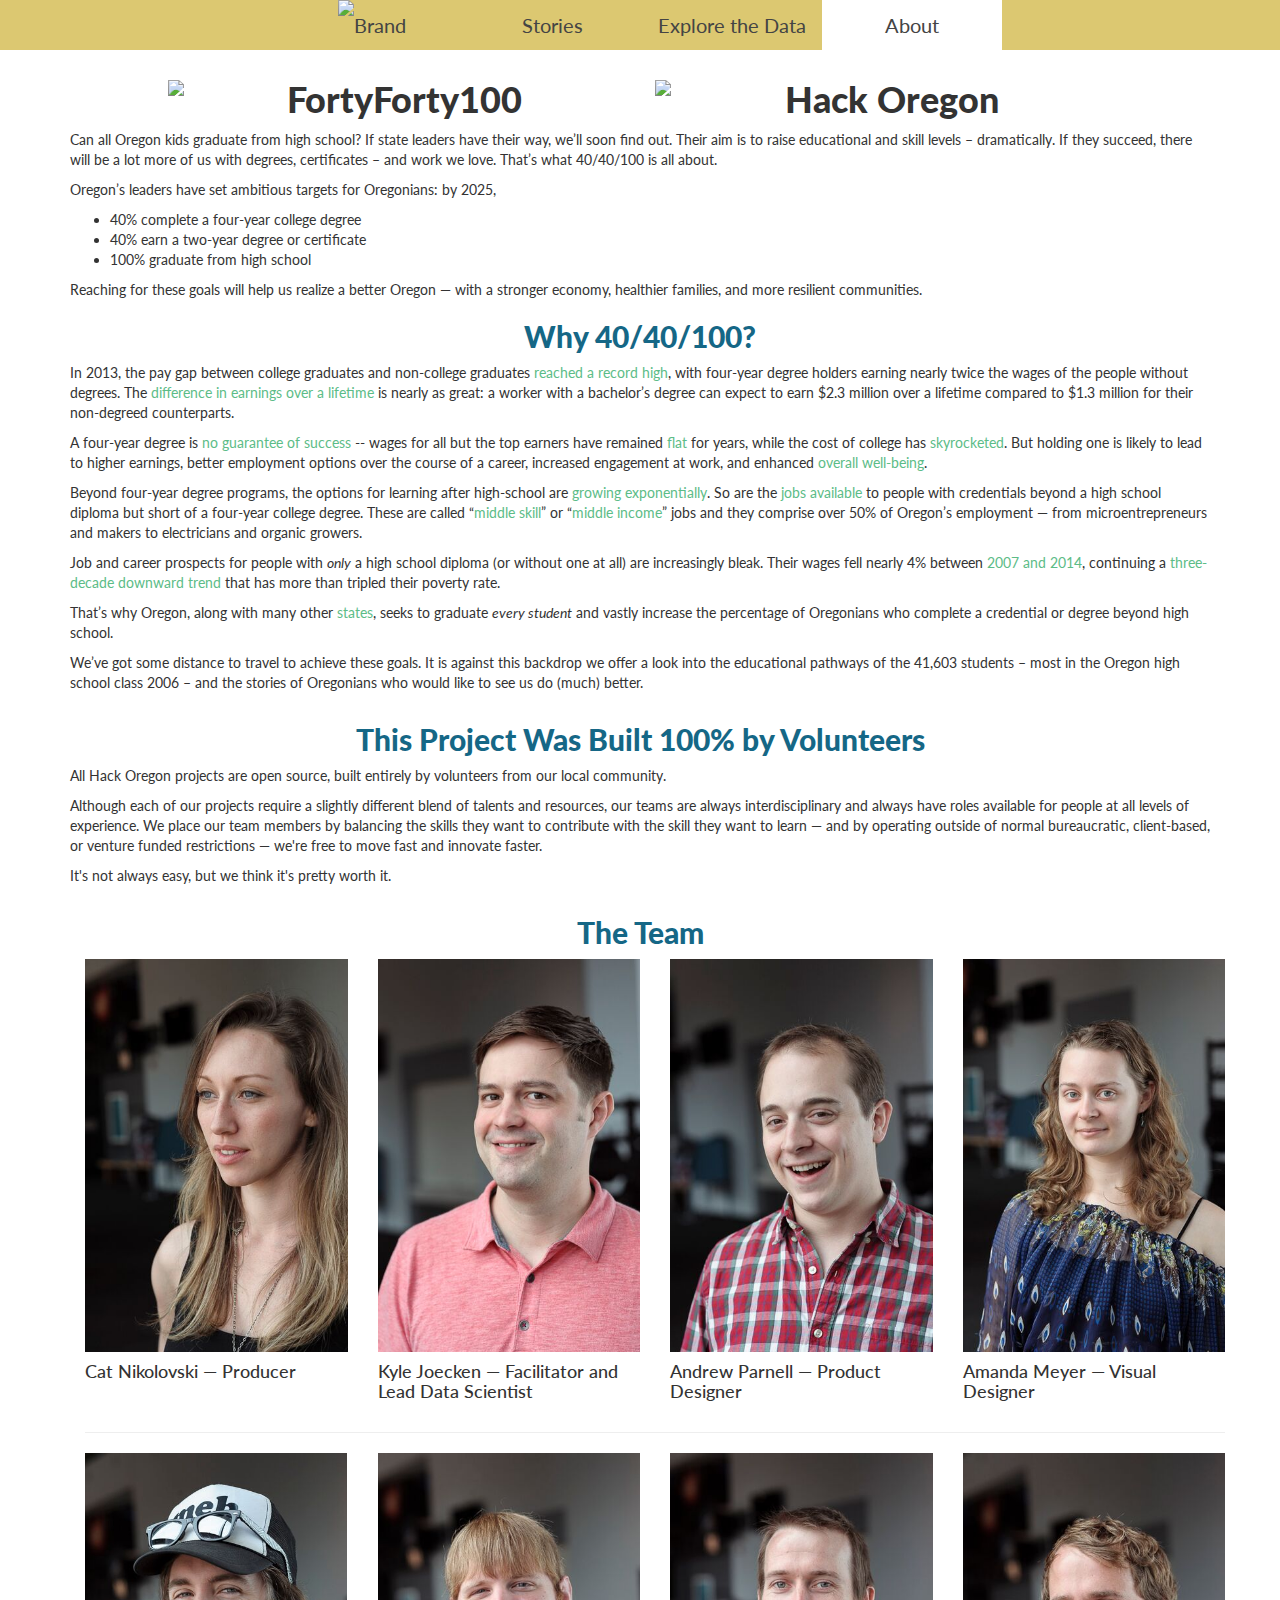
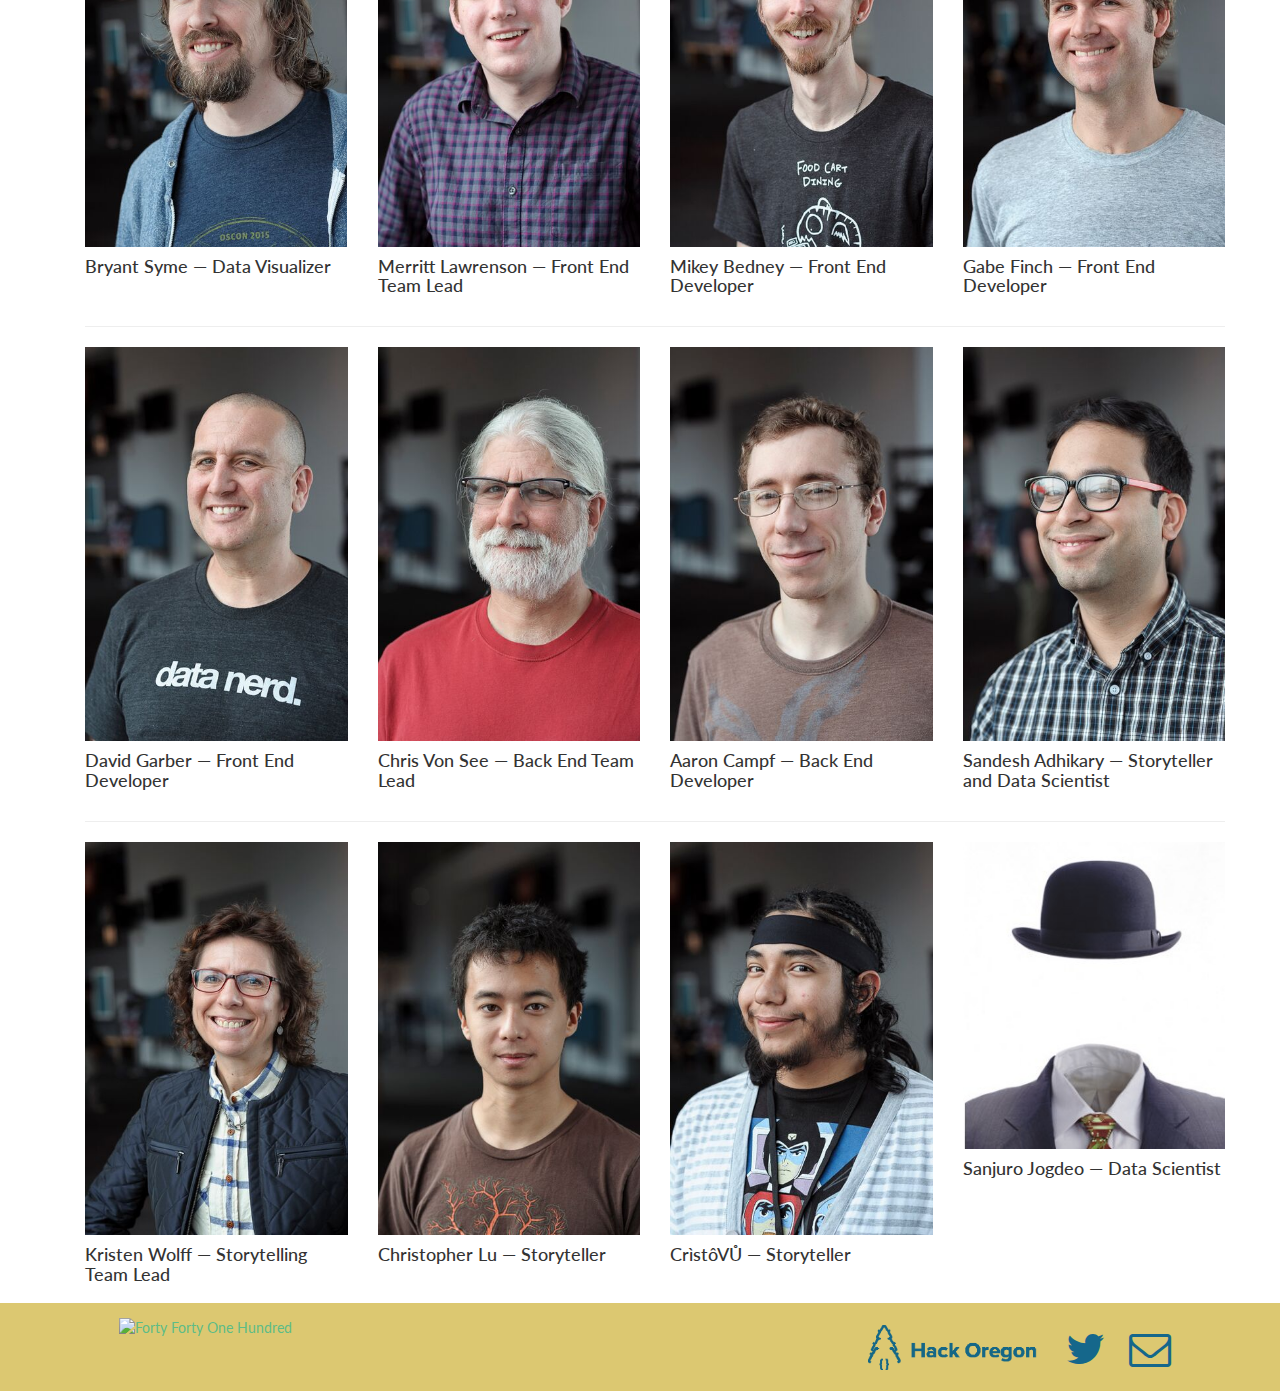
==== commit d023177d: "Merge remote-tracking branch 'upstream/gh-pages' into gh-pages" ====
--- a/about/index.html
+++ b/about/index.html
@@ -27,17 +27,24 @@
     </div>
     <!-- header 40 40 100 -->
     <div class="container">
+      <!-- <h1 class="text-center">
+        <img class="header-logo img-responsive col-sm-5 col-sm-offset-1" src="../img/40_40_100_logo.png" alt="FortyForty100" />
+        <img class="header-logo img-responsive col-sm-5" src="../img/hackoregonlogo.png" alt="Hack Oregon" />
+      </h1> -->
       <h1 class="text-center">
-        <img class="header-logo" src="../img/40_40_100_logo.png" alt="FortyForty100" />
+        <div class="row">
+          <img class="img-responsive col-sm-5 col-sm-offset-1" src="../img/40_40_100_logo.png" alt="FortyForty100" />
+          <img class="img-responsive col-sm-5" src="../img/hackoregonlogo.png" alt="Hack Oregon" />
+        </div>
       </h1>
-      <div class="row text-center">
-        <div class="col-sm-5 col-sm-offset-1">
+      <!-- <div class="row">
+        <div class="col-sm-5 col-sm-offset-1 text-center">
           <img class="header-logo img-responsive" src="../img/40_40_100_logo.png" alt="FortyForty100" />
         </div>
-        <div class="col-sm-5">
-          <img class="header-logo img-responsive" src="http://placehold.it/355x135" alt="Hack Oregon" />
-        </div>
-      </div>
+        <div class="col-sm-5 text-center">
+          <img class="header-logo img-responsive" src="../img/hackoregonlogo.png" alt="Hack Oregon" />
+        </div>
+      </div> -->
       <div>
         <p>
           Can all Oregon kids graduate from high school? If state leaders have their way, we’ll soon find out. Their aim is to raise educational and skill levels – dramatically. If they succeed, there will be a lot more of us with degrees, certificates – and work we love. That’s what 40/40/100 is all about.
@@ -57,7 +64,7 @@
           </li>
         </ul>
         <p>
-          Reaching for these goals will help us realize a better Oregon -- with a stronger economy, healthier families, and more resilient communities.
+          Reaching for these goals will help us realize a better Oregon &mdash; with a stronger economy, healthier families, and more resilient communities.
         </p>
         <h2 class="text-center bluefont">
           Why 40/40/100?
@@ -69,7 +76,7 @@
           A four-year degree is <a href="http://www.newyorker.com/magazine/2015/09/07/college-calculus">no guarantee of success</a> -- wages for all but the top earners have remained <a href="http://www.pewresearch.org/fact-tank/2014/10/09/for-most-workers-real-wages-have-barely-budged-for-decades/">flat</a> for years, while the cost of college has <a href="http://www.npr.org/2014/03/18/290868013/how-the-cost-of-college-went-from-affordable-to-sky-high">skyrocketed</a>. But holding one is likely to lead to higher earnings, better employment options over the course of a career, increased engagement at work, and enhanced <a href="https://www.luminafoundation.org/files/resources/galluppurdueindex-report-2014.pdf">overall well-being</a>.
         </p>
         <p>
-          Beyond four-year degree programs, the options for learning after high-school are <a href="https://www.newamerica.org/downloads/20141013_BeyondTheSkillsGap.pdf">growing exponentially</a>. So are the <a href="http://www.usatoday.com/story/news/nation/2014/09/30/job-economy-middle-skill-growth-wage-blue-collar/14797413/">jobs available</a> to people with credentials beyond a high school diploma but short of a four-year college degree. These are called “<a href="http://www.nationalskillscoalition.org/state-policy/fact-sheets">middle skill</a>” or “<a href="http://www.valueofjobs.com/middle_income_2015/index.html">middle income</a>” jobs and they comprise over 50% of Oregon’s employment -- from microentrepreneurs and makers to electricians and organic growers.
+          Beyond four-year degree programs, the options for learning after high-school are <a href="https://www.newamerica.org/downloads/20141013_BeyondTheSkillsGap.pdf">growing exponentially</a>. So are the <a href="http://www.usatoday.com/story/news/nation/2014/09/30/job-economy-middle-skill-growth-wage-blue-collar/14797413/">jobs available</a> to people with credentials beyond a high school diploma but short of a four-year college degree. These are called “<a href="http://www.nationalskillscoalition.org/state-policy/fact-sheets">middle skill</a>” or “<a href="http://www.valueofjobs.com/middle_income_2015/index.html">middle income</a>” jobs and they comprise over 50% of Oregon’s employment &mdash; from microentrepreneurs and makers to electricians and organic growers.
         </p>
         <p>
           Job and career prospects for people with <i>only</i> a high school diploma (or without one at all) are increasingly bleak. Their wages fell nearly 4% between <a href="http://www.epi.org/publication/stagnant-wages-in-2014/">2007 and 2014</a>, continuing a <a href="http://www.pewsocialtrends.org/2014/02/11/the-rising-cost-of-not-going-to-college/">three-decade downward trend</a> that has more than tripled their poverty rate.
@@ -175,21 +182,37 @@
 			    </div>
 			    <hr class="visible-xs-block">
 			    <div class="col-sm-3">
-			      <img class="img-responsive" style="margin-top: 90px" src="../img/team/invisible-man.jpg" alt="Invisible man" />
+			      <img class="img-responsive" src="../img/team/invisible-man.jpg" alt="Invisible man" />
 			      <h4>Sanjuro Jogdeo &mdash; Data Scientist</h4>
 			    </div>
 		    </div>
       </div>
     </div>
+    <!-- footer -->
     <div class="footer">
-      <center>
-        <h2>Join the conversation</h2>
-        <p>
-          <div class="socialbuttons"><p>
-          <a href="https://twitter.com/HackOregon"><i class="fa fa-twitter fa-4x"></i></a> &nbsp;&nbsp;&nbsp;&nbsp;
-          <a href="mailto:catherine@hackoregon.org"><i class="fa fa-envelope-o fa-4x"></i></a></p>
-          </div>
-      </center>
-    </div>
+      <div class="row">
+        <div class="col-sm-1"></div>
+        <div class="col-sm-4">
+          <a href="./">
+            <img class="footer-brand" src="../img/40_40_100_logo.png" alt="Forty Forty One Hundred" />
+          </a>
+        </div>
+        <div class="col-sm-6 footer-links">
+          <a href="http://www.hackoregon.org/">
+            <img class="footer-hack-or" src="../img/hackoregon.png" alt="Hack Oregon" />
+          </a>
+          <a href="https://twitter.com/HackOregon">
+            <i class="fa fa-twitter fa-3x"></i>
+          </a>
+          <a href="mailto:catherine@hackoregon.org">
+            <i class="fa fa-envelope-o fa-3x"></i>
+          </a>
+        </div>
+        <div class="col-sm-1"></div>
+      </div>
+    </div>
+    <script src="js/jquery-1.11.3.min.js"></script>
+    <script src="js/bootstrap.min.js"></script>
+    <script src="js/app.js"></script>
   </body>
 </html>
--- a/css/app.css
+++ b/css/app.css
@@ -137,12 +137,31 @@
   background-color: #dcc871;
   font-family: 'Lato', sans-serif;
   color: #156786;
+  margin-top: 8px;
 }
 .footer-brand {
   height: 56px;
-  margin: 10px 10px 10px 10px;
-  text-align: center;
+  margin: 15px 10px 10px 10px;
 }
-.footer .fa {
+.footer-hack-or{
+  height: 45px;
+  margin: -15px 15px 10px 10px;
+  vertical-align: none;
+}
+@media screen and (min-width: 768px) {
+  .footer-links {
+		text-align: right;
+  }
+}
+@media screen and (max-width: 767px) {
+  .footer {
+    text-align: center;
+  }
+}
+.footer-links {
+  margin: 25px 15px 10px 10px;
+}
+.footer i.fa {
   color: #15678B;
+  margin: 0px 10px 10px 10px;
 }
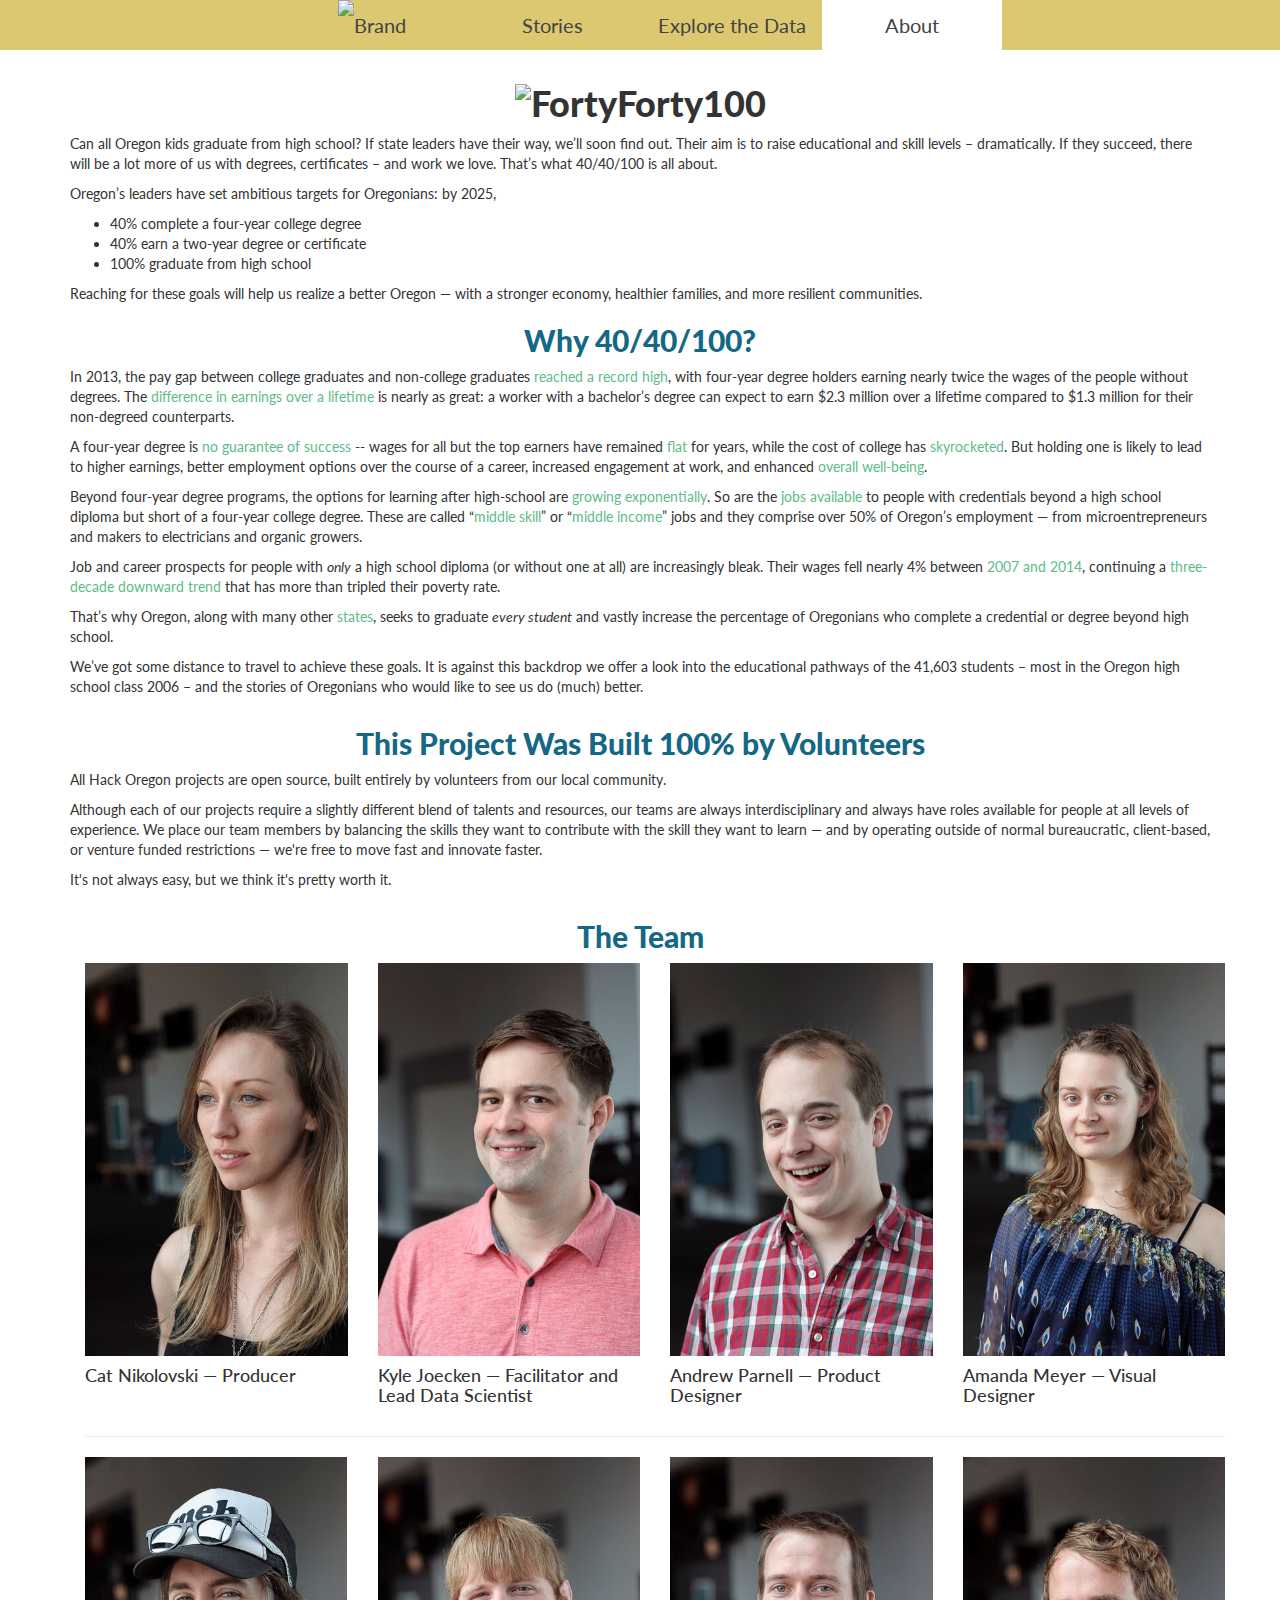
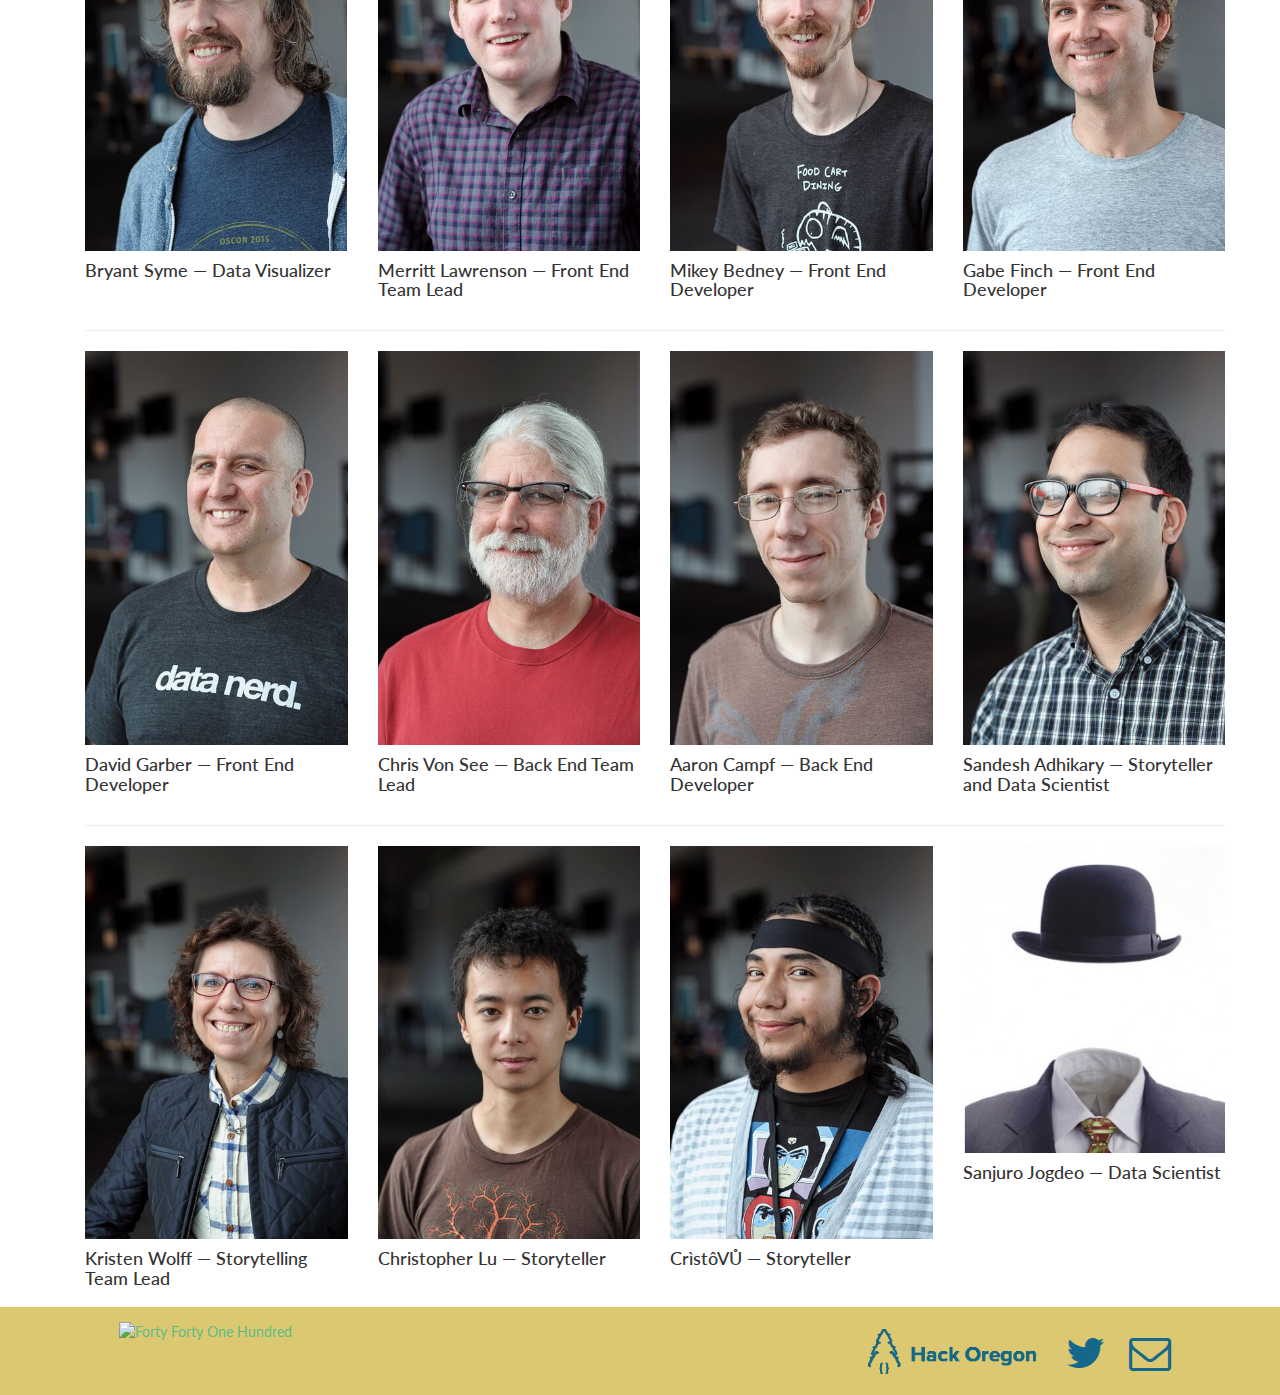
==== commit 110487bc: "back to original about page logo at top" ====
--- a/about/index.html
+++ b/about/index.html
@@ -27,24 +27,9 @@
     </div>
     <!-- header 40 40 100 -->
     <div class="container">
-      <!-- <h1 class="text-center">
-        <img class="header-logo img-responsive col-sm-5 col-sm-offset-1" src="../img/40_40_100_logo.png" alt="FortyForty100" />
-        <img class="header-logo img-responsive col-sm-5" src="../img/hackoregonlogo.png" alt="Hack Oregon" />
-      </h1> -->
       <h1 class="text-center">
-        <div class="row">
-          <img class="img-responsive col-sm-5 col-sm-offset-1" src="../img/40_40_100_logo.png" alt="FortyForty100" />
-          <img class="img-responsive col-sm-5" src="../img/hackoregonlogo.png" alt="Hack Oregon" />
-        </div>
+        <img class="header-logo" src="../img/40_40_100_logo.png" alt="FortyForty100" />
       </h1>
-      <!-- <div class="row">
-        <div class="col-sm-5 col-sm-offset-1 text-center">
-          <img class="header-logo img-responsive" src="../img/40_40_100_logo.png" alt="FortyForty100" />
-        </div>
-        <div class="col-sm-5 text-center">
-          <img class="header-logo img-responsive" src="../img/hackoregonlogo.png" alt="Hack Oregon" />
-        </div>
-      </div> -->
       <div>
         <p>
           Can all Oregon kids graduate from high school? If state leaders have their way, we’ll soon find out. Their aim is to raise educational and skill levels – dramatically. If they succeed, there will be a lot more of us with degrees, certificates – and work we love. That’s what 40/40/100 is all about.
@@ -193,7 +178,7 @@
       <div class="row">
         <div class="col-sm-1"></div>
         <div class="col-sm-4">
-          <a href="./">
+          <a href="../">
             <img class="footer-brand" src="../img/40_40_100_logo.png" alt="Forty Forty One Hundred" />
           </a>
         </div>
@@ -211,8 +196,8 @@
         <div class="col-sm-1"></div>
       </div>
     </div>
-    <script src="js/jquery-1.11.3.min.js"></script>
-    <script src="js/bootstrap.min.js"></script>
-    <script src="js/app.js"></script>
+    <script src="../js/jquery-1.11.3.min.js"></script>
+    <script src="../js/bootstrap.min.js"></script>
+    <script src="../js/app.js"></script>
   </body>
 </html>
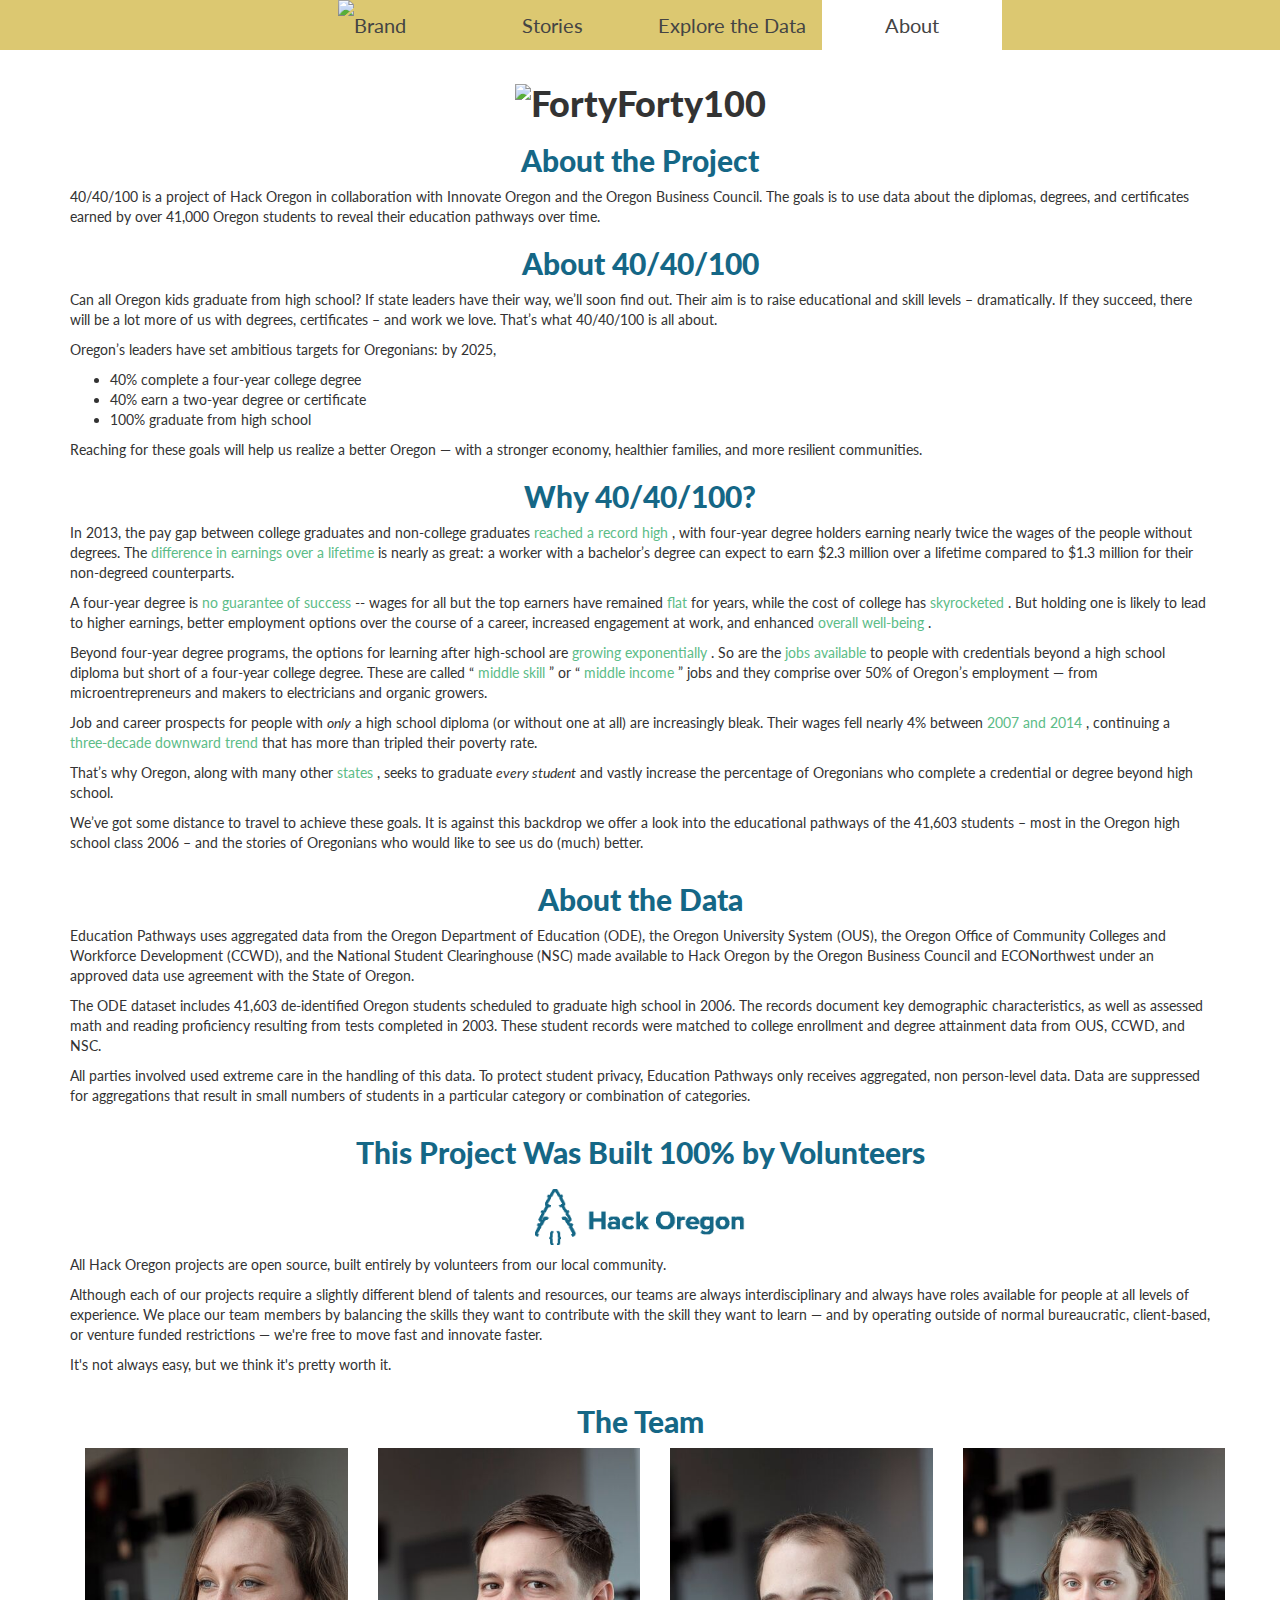
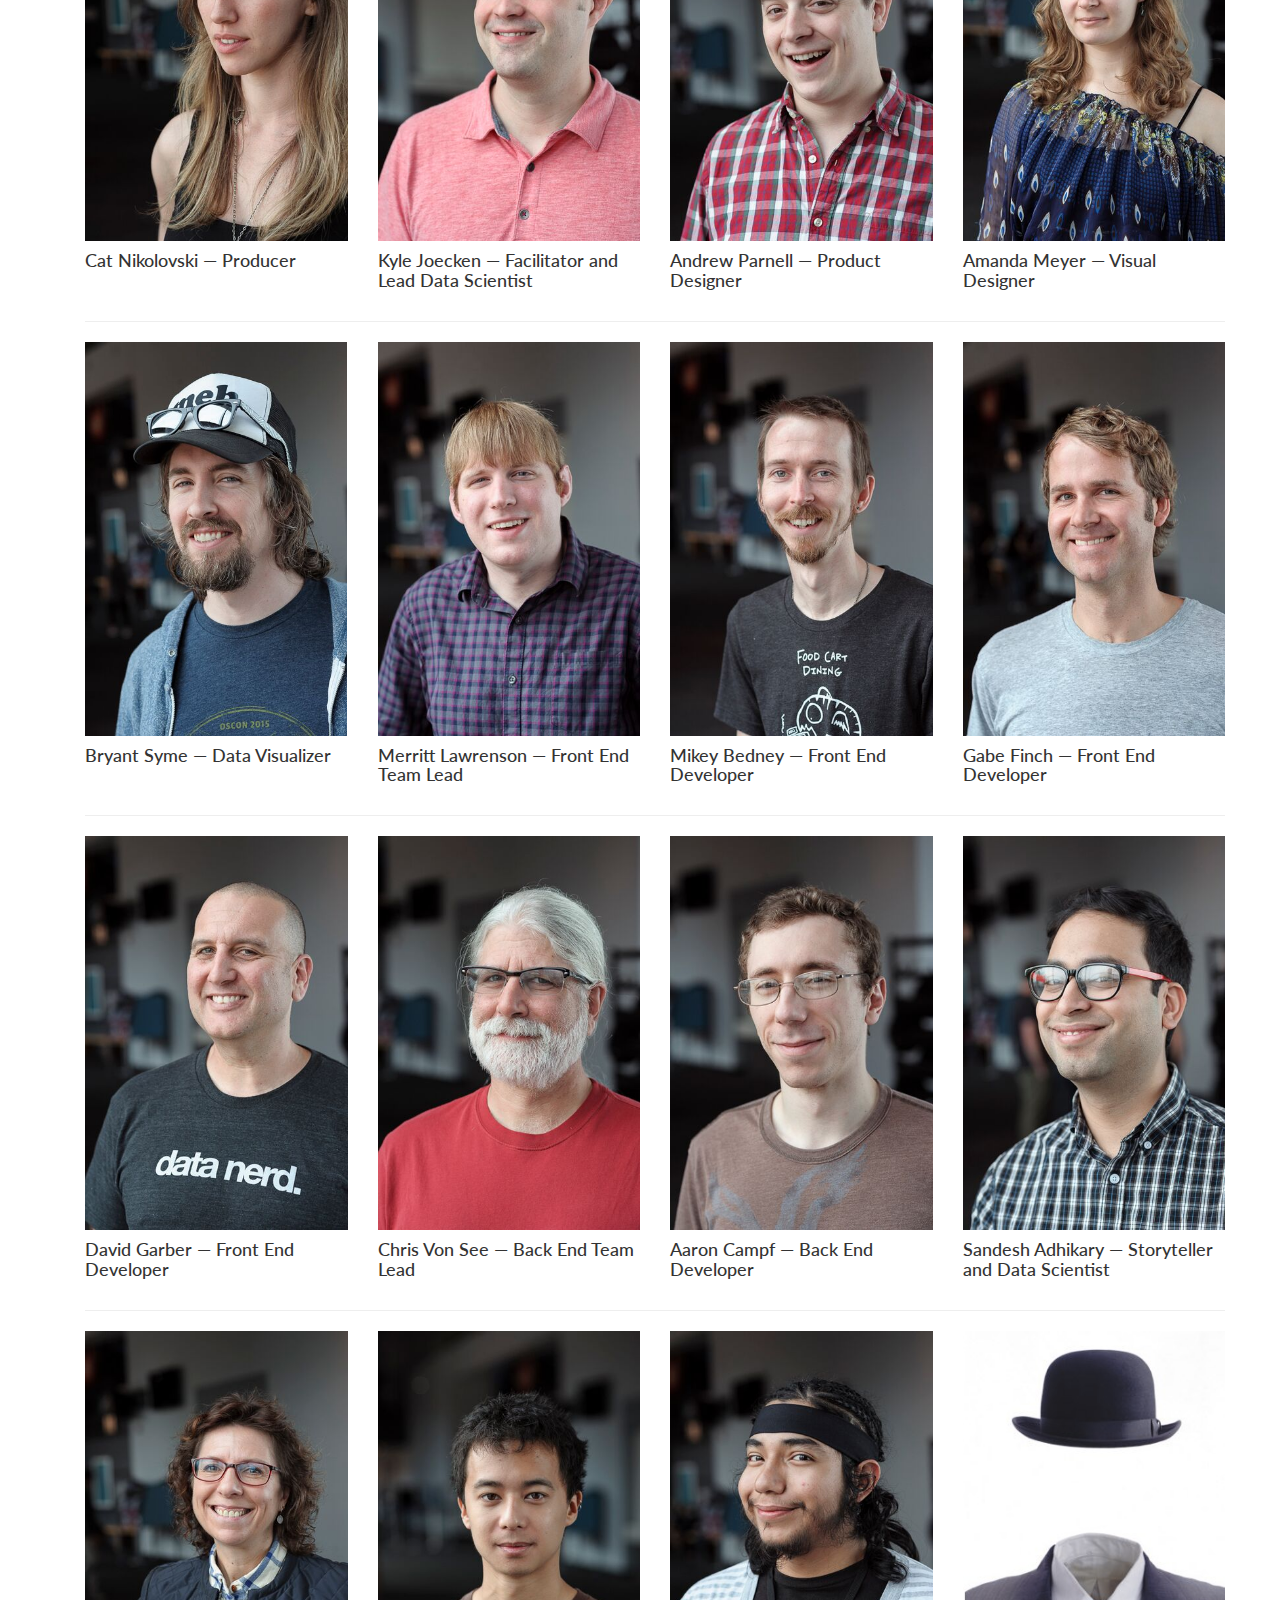
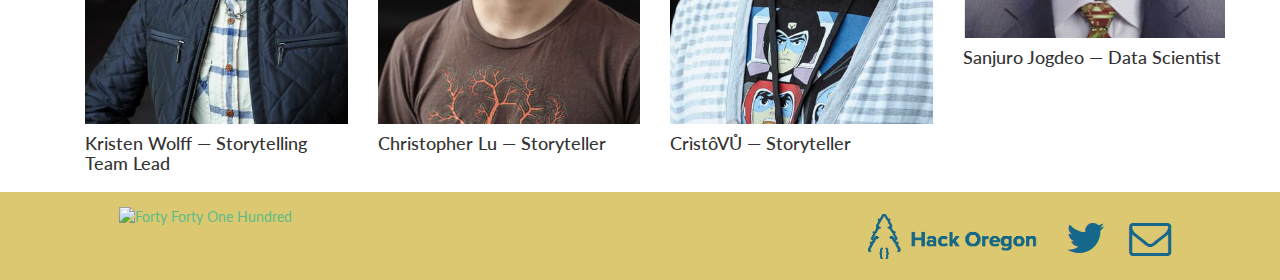
==== commit eda84064: "content changes to about page" ====
--- a/about/index.html
+++ b/about/index.html
@@ -30,53 +30,135 @@
       <h1 class="text-center">
         <img class="header-logo" src="../img/40_40_100_logo.png" alt="FortyForty100" />
       </h1>
-      <div>
-        <p>
-          Can all Oregon kids graduate from high school? If state leaders have their way, we’ll soon find out. Their aim is to raise educational and skill levels – dramatically. If they succeed, there will be a lot more of us with degrees, certificates – and work we love. That’s what 40/40/100 is all about.
-        </p>
-        <p>
-          Oregon’s leaders have set ambitious targets for Oregonians: by 2025,
-        </p>
-        <ul>
-          <li>
-            40% complete a four-year college degree
-          </li>
-          <li>
-            40% earn a two-year degree or certificate
-          </li>
-          <li>
-            100% graduate from high school
-          </li>
-        </ul>
-        <p>
-          Reaching for these goals will help us realize a better Oregon &mdash; with a stronger economy, healthier families, and more resilient communities.
-        </p>
-        <h2 class="text-center bluefont">
-          Why 40/40/100?
-        </h2>
-        <p>
-          In 2013, the pay gap between college graduates and non-college graduates <a href="http://www.nytimes.com/2014/05/27/upshot/is-college-worth-it-clearly-new-data-say.html?_r=0">reached a record high</a>, with four-year degree holders earning nearly twice the wages of the people without degrees. The <a href="https://cew.georgetown.edu/report/the-college-payoff/">difference in earnings over a lifetime</a> is nearly as great: a worker with a bachelor’s degree can expect to earn $2.3 million over a lifetime compared to $1.3 million for their non-degreed counterparts.
-        </p>
-        <p>
-          A four-year degree is <a href="http://www.newyorker.com/magazine/2015/09/07/college-calculus">no guarantee of success</a> -- wages for all but the top earners have remained <a href="http://www.pewresearch.org/fact-tank/2014/10/09/for-most-workers-real-wages-have-barely-budged-for-decades/">flat</a> for years, while the cost of college has <a href="http://www.npr.org/2014/03/18/290868013/how-the-cost-of-college-went-from-affordable-to-sky-high">skyrocketed</a>. But holding one is likely to lead to higher earnings, better employment options over the course of a career, increased engagement at work, and enhanced <a href="https://www.luminafoundation.org/files/resources/galluppurdueindex-report-2014.pdf">overall well-being</a>.
-        </p>
-        <p>
-          Beyond four-year degree programs, the options for learning after high-school are <a href="https://www.newamerica.org/downloads/20141013_BeyondTheSkillsGap.pdf">growing exponentially</a>. So are the <a href="http://www.usatoday.com/story/news/nation/2014/09/30/job-economy-middle-skill-growth-wage-blue-collar/14797413/">jobs available</a> to people with credentials beyond a high school diploma but short of a four-year college degree. These are called “<a href="http://www.nationalskillscoalition.org/state-policy/fact-sheets">middle skill</a>” or “<a href="http://www.valueofjobs.com/middle_income_2015/index.html">middle income</a>” jobs and they comprise over 50% of Oregon’s employment &mdash; from microentrepreneurs and makers to electricians and organic growers.
-        </p>
-        <p>
-          Job and career prospects for people with <i>only</i> a high school diploma (or without one at all) are increasingly bleak. Their wages fell nearly 4% between <a href="http://www.epi.org/publication/stagnant-wages-in-2014/">2007 and 2014</a>, continuing a <a href="http://www.pewsocialtrends.org/2014/02/11/the-rising-cost-of-not-going-to-college/">three-decade downward trend</a> that has more than tripled their poverty rate.
-        </p>
-        <p>
-          That’s why Oregon, along with many other <a href="http://strategylabs.luminafoundation.org/wp-content/uploads/2013/10/State-Attainment-Goals.pdf">states</a>, seeks to graduate <i>every student</i> and vastly increase the percentage of Oregonians who complete a credential or degree beyond high school.
-        </p>
-        <p>
-          We’ve got some distance to travel to achieve these goals. It is against this backdrop we offer a look into the educational pathways of the 41,603 students – most in the Oregon high school class 2006 – and the stories of Oregonians who would like to see us do (much) better.
-        </p>
-      </div>
-    </div>
+      <h2 class="text-center bluefont">
+        About the Project
+      </h2>
+      <p>
+        40/40/100 is a project of Hack Oregon in collaboration with Innovate Oregon and the Oregon Business Council. The goals is to use data about the diplomas, degrees, and certificates earned by over 41,000 Oregon students to reveal their education pathways over time.
+      </p>
+      <h2 class="text-center bluefont">
+        About 40/40/100
+      </h2>
+      <p>
+        Can all Oregon kids graduate from high school? If state leaders have their way, we’ll soon find out. Their aim is to raise educational and skill levels – dramatically. If they succeed, there will be a lot more of us with degrees, certificates – and work we love. That’s what 40/40/100 is all about.
+      </p>
+      <p>
+        Oregon’s leaders have set ambitious targets for Oregonians: by 2025,
+      </p>
+      <ul>
+        <li>
+          40% complete a four-year college degree
+        </li>
+        <li>
+          40% earn a two-year degree or certificate
+        </li>
+        <li>
+          100% graduate from high school
+        </li>
+      </ul>
+      <p>
+        Reaching for these goals will help us realize a better Oregon — with a stronger economy, healthier families, and more resilient communities.
+      </p>
+      <h2 class="text-center bluefont">
+        Why 40/40/100?
+      </h2>
+      <p>
+        In 2013, the pay gap between college graduates and non-college graduates
+        <a href="http://www.nytimes.com/2014/05/27/upshot/is-college-worth-it-clearly-new-data-say.html?_r=0">
+          reached a record high
+        </a>
+        , with four-year degree holders earning nearly twice the wages of the people without degrees. The
+        <a href="https://cew.georgetown.edu/report/the-college-payoff/">
+          difference in earnings over a lifetime
+        </a>
+         is nearly as great: a worker with a bachelor’s degree can expect to earn $2.3 million over a lifetime compared to $1.3 million for their non-degreed counterparts.
+      </p>
+      <p>
+        A four-year degree is
+        <a href="http://www.newyorker.com/magazine/2015/09/07/college-calculus">
+          no guarantee of success
+        </a>
+         -- wages for all but the top earners have remained
+         <a href="http://www.pewresearch.org/fact-tank/2014/10/09/for-most-workers-real-wages-have-barely-budged-for-decades/">
+           flat
+         </a>
+          for years, while the cost of college has
+        <a href="http://www.npr.org/2014/03/18/290868013/how-the-cost-of-college-went-from-affordable-to-sky-high">
+          skyrocketed
+        </a>
+        . But holding one is likely to lead to higher earnings, better employment options over the course of a career, increased engagement at work, and enhanced
+        <a href="https://www.luminafoundation.org/files/resources/galluppurdueindex-report-2014.pdf">
+          overall well-being
+        </a>.
+      </p>
+      <p>
+        Beyond four-year degree programs, the options for learning after high-school are
+        <a href="https://www.newamerica.org/downloads/20141013_BeyondTheSkillsGap.pdf">
+          growing exponentially
+        </a>
+        . So are the
+        <a href="http://www.usatoday.com/story/news/nation/2014/09/30/job-economy-middle-skill-growth-wage-blue-collar/14797413/">
+          jobs available
+        </a>
+         to people with credentials beyond a high school diploma but short of a four-year college degree. These are called “
+         <a href="http://www.nationalskillscoalition.org/state-policy/fact-sheets">
+           middle skill
+         </a>
+         ” or “
+         <a href="http://www.valueofjobs.com/middle_income_2015/index.html">
+           middle income
+         </a>
+         ” jobs and they comprise over 50% of Oregon’s employment &mdash; from microentrepreneurs and makers to electricians and organic growers.
+      </p>
+      <p>
+        Job and career prospects for people with
+        <i>only</i>
+        a high school diploma (or without one at all) are increasingly bleak. Their wages fell nearly 4% between
+        <a href="http://www.epi.org/publication/stagnant-wages-in-2014/">
+          2007 and 2014
+        </a>
+        , continuing a
+        <a href="http://www.pewsocialtrends.org/2014/02/11/the-rising-cost-of-not-going-to-college/">
+          three-decade downward trend
+        </a>
+         that has more than tripled their poverty rate.
+      </p>
+      <p>
+        That’s why Oregon, along with many other
+        <a href="http://strategylabs.luminafoundation.org/wp-content/uploads/2013/10/State-Attainment-Goals.pdf">
+          states
+        </a>
+        , seeks to graduate
+        <i>every student</i>
+         and vastly increase the percentage of Oregonians who complete a credential or degree beyond high school.
+      </p>
+      <p>
+        We’ve got some distance to travel to achieve these goals. It is against this backdrop we offer a look into the educational pathways of the 41,603 students – most in the Oregon high school class 2006 – and the stories of Oregonians who would like to see us do (much) better.
+      </p>
+    </div>
+    <div class="container">
+      <h2 class="text-center bluefont">
+        About the Data
+      </h2>
+      <p>
+        Education Pathways uses aggregated data from the Oregon Department of Education (ODE), the Oregon University System (OUS), the Oregon Office of Community Colleges and Workforce Development (CCWD), and the National Student Clearinghouse (NSC) made available to Hack Oregon by the Oregon Business Council and ECONorthwest under an approved data use agreement with the State of Oregon.
+      </p>
+      <p>
+        The ODE dataset includes 41,603 de-identified Oregon students scheduled to graduate high school in 2006. The records document key demographic characteristics, as well as assessed math and reading proficiency resulting from tests completed in 2003. These student records were matched to college enrollment and degree attainment data from OUS, CCWD, and NSC.
+      </p>
+      <p>
+        All parties involved used extreme care in the handling of this data. To protect student privacy, Education Pathways only receives aggregated, non person-level data. Data are suppressed for aggregations that result in small numbers of students in a particular category or combination of categories.
+      </p>
+    </div>
+
     <!-- volunteers -->
     <div class="container">
-      <h2 class="text-center bluefont">This Project Was Built 100% by Volunteers</h2>
+      <h2 class="text-center bluefont">
+        This Project Was Built 100% by Volunteers
+      </h2>
+      <h1 class="text-center">
+        <img class="hack-logo" src="../img/hackoregon.png" alt="FortyForty100" />
+      </h1>
       <p>All Hack Oregon projects are open source, built entirely by volunteers from our local community.</p>
       <p>Although each of our projects require a slightly different blend of talents and resources, our teams are always interdisciplinary and always have roles available for people at all levels of experience.  We place our team members by balancing the skills they want to contribute with the skill they want to learn &mdash; and by operating outside of normal bureaucratic, client-based, or venture funded restrictions &mdash; we're free to move fast and innovate faster.</p>
       <p>It's not always easy, but we think it's pretty worth it.</p>
--- a/css/app.css
+++ b/css/app.css
@@ -70,9 +70,13 @@
   }
 }
 /*fit header logo to screen size < 495*/
-img.header-logo{
+img.header-logo {
   width: auto;
   height: auto;
+}
+img.hack-logo {
+  height: 56px;
+  width: auto;
 }
 @media screen and (max-width: 495px) {
   img.header-logo{
